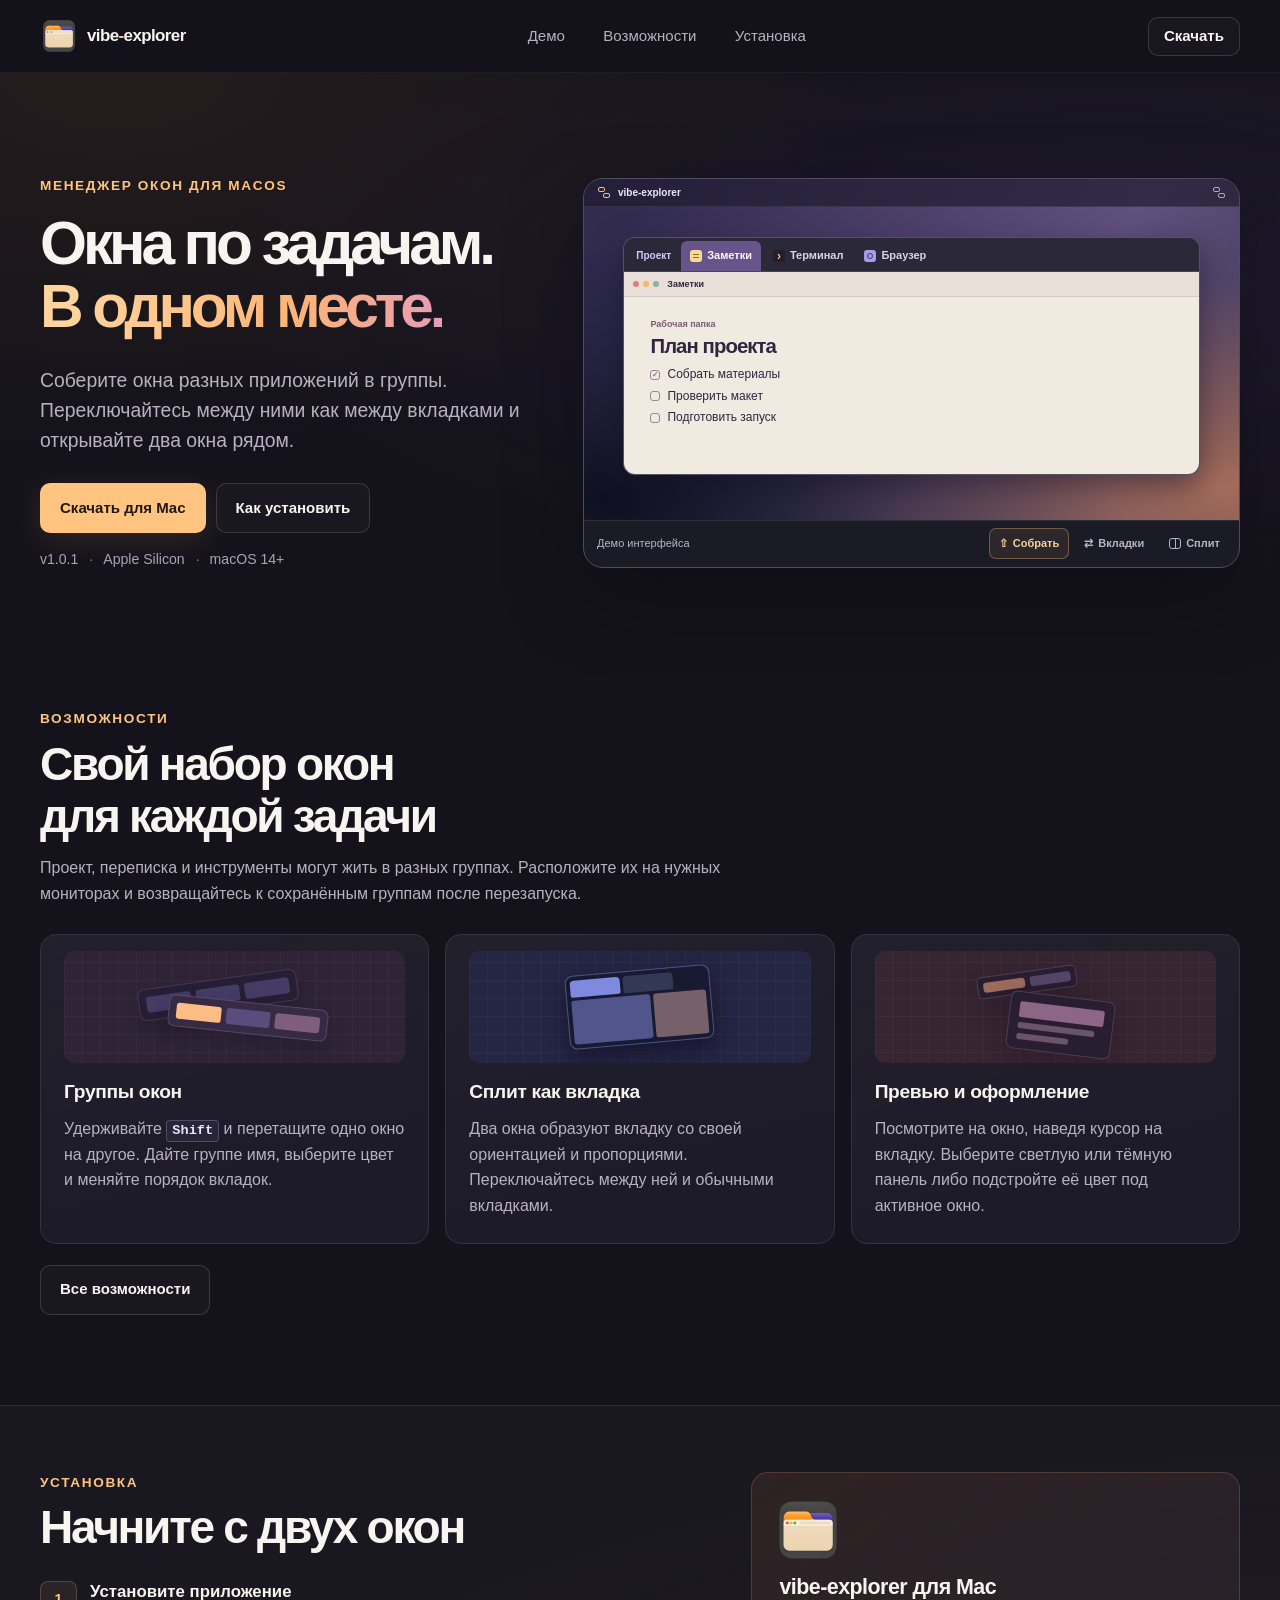
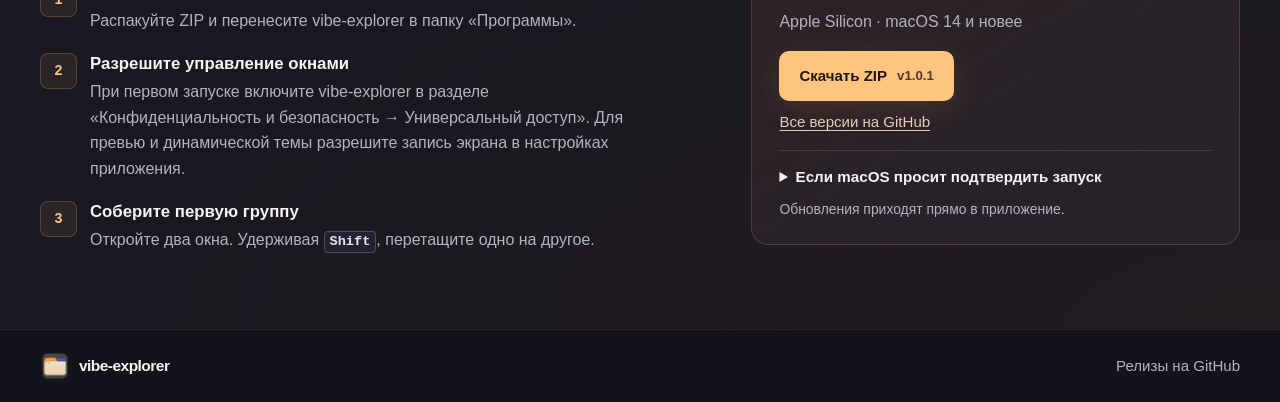
==== index.html @ 6ddf0002 "Publish interactive guide to vibe-explorer features" ====
<!doctype html>
<html lang="ru">
<head>
    <meta charset="utf-8">
    <meta name="viewport" content="width=device-width, initial-scale=1">
    <meta name="theme-color" content="#14131b">
    <meta name="description" content="vibe-explorer объединяет окна приложений macOS во вкладки и рабочие группы. Скачайте сборку для Apple Silicon.">
    <meta property="og:type" content="website">
    <meta property="og:title" content="vibe-explorer — окна по задачам">
    <meta property="og:description" content="Вкладки, рабочие группы и сплит из настоящих окон macOS.">
    <meta property="og:url" content="https://vladislav4er.github.io/vibe-explorer-releases/">
    <meta property="og:image" content="https://vladislav4er.github.io/vibe-explorer-releases/assets/vibe-explorer.png">
    <title>vibe-explorer — окна по задачам</title>
    <link rel="canonical" href="https://vladislav4er.github.io/vibe-explorer-releases/">
    <link rel="icon" href="./assets/vibe-explorer.png" type="image/png">
    <link rel="stylesheet" href="./styles.css">
    <link rel="stylesheet" href="./demo.css">
    <script src="./downloads.js" defer></script>
    <script src="./demo.js" defer></script>
</head>
<body>
    <a class="skip-link" href="#main">Перейти к содержанию</a>
    <header class="site-header">
        <div class="container header-layout">
            <a class="brand" href="#top" aria-label="vibe-explorer — начало страницы">
                <img src="./assets/vibe-explorer.png" width="38" height="38" alt="">
                <span>vibe<span class="brand-dash">-</span>explorer</span>
            </a>
            <nav class="navigation" aria-label="Разделы страницы">
                <a href="#demo">Демо</a>
                <a href="#features">Возможности</a>
                <a href="#install">Установка</a>
            </nav>
            <a class="action action-small" data-download href="https://github.com/Vladislav4er/vibe-explorer-releases/releases/download/v1.0.1/vibe-explorer-1.0.1-arm64.zip">Скачать</a>
        </div>
    </header>

    <main id="main">
        <section class="hero" id="top" aria-labelledby="hero-title">
            <div class="container hero-layout">
                <div class="hero-copy">
                    <p class="eyebrow">Менеджер окон для macOS</p>
                    <h1 id="hero-title">Окна по задачам.<br><span>В одном месте.</span></h1>
                    <p class="hero-description">Соберите окна разных приложений в группы. Переключайтесь между ними как между вкладками и открывайте два окна рядом.</p>
                    <div class="hero-actions">
                        <a class="action action-primary" data-download href="https://github.com/Vladislav4er/vibe-explorer-releases/releases/download/v1.0.1/vibe-explorer-1.0.1-arm64.zip">Скачать для Mac</a>
                        <a class="action action-secondary" href="#install">Как установить</a>
                    </div>
                    <p class="requirements"><span data-version>v1.0.1</span><span>Apple Silicon</span><span>macOS 14+</span></p>
                </div>
                <div class="hero-demo" id="demo">
                    <div class="vibe-demo" data-vibe-demo data-phase="ready" data-view="notes" data-paired="false" data-mode="group" role="group" aria-label="Демонстрация vibe-explorer">
                      <div class="vd-screen">
                        <div class="vd-menubar" aria-hidden="true">
                          <span class="vd-menubar-mark"></span>
                          <span>vibe-explorer</span>
                          <span class="vd-menubar-spacer"></span>
                          <span class="vd-menubar-stack"></span>
                        </div>

                        <div class="vd-window">
                          <div class="vd-tab-strip" role="tablist" aria-label="Вкладки проекта">
                            <span class="vd-group-name" aria-hidden="true">Проект</span>
                            <button type="button" class="vd-tab" role="tab" id="vd-tab-notes" data-demo-tab="notes" aria-controls="vd-panel" aria-selected="true">
                              <span class="vd-tab-icon vd-tab-icon--notes" aria-hidden="true"></span><span class="vd-tab-label">Заметки</span>
                            </button>
                            <button type="button" class="vd-tab" role="tab" id="vd-tab-terminal" data-demo-tab="terminal" aria-controls="vd-panel" aria-selected="false" tabindex="-1" hidden>
                              <span class="vd-tab-icon vd-tab-icon--terminal" aria-hidden="true">›</span><span class="vd-tab-label">Терминал</span>
                            </button>
                            <button type="button" class="vd-tab vd-tab--pair" role="tab" id="vd-tab-split" data-demo-tab="split" aria-controls="vd-panel" aria-selected="false" tabindex="-1" hidden>
                              <span class="vd-tab-icon vd-tab-icon--split" aria-hidden="true"></span><span class="vd-tab-label">Заметки + Терминал</span>
                            </button>
                            <button type="button" class="vd-tab" role="tab" id="vd-tab-browser" data-demo-tab="browser" aria-controls="vd-panel" aria-selected="false" tabindex="-1">
                              <span class="vd-tab-icon vd-tab-icon--browser" aria-hidden="true"></span><span class="vd-tab-label">Браузер</span>
                            </button>
                          </div>

                          <div class="vd-panes" id="vd-panel" role="tabpanel" aria-labelledby="vd-tab-notes" tabindex="0">
                            <div class="vd-pane vd-notes" data-demo-pane="notes">
                              <div class="vd-titlebar">
                                <span class="vd-lights" aria-hidden="true"><i></i><i></i><i></i></span>
                                <span>Заметки</span>
                              </div>
                              <div class="vd-notes-body">
                                <p class="vd-notes-kicker">Рабочая папка</p>
                                <p class="vd-notes-heading">План проекта</p>
                                <ul class="vd-notes-list">
                                  <li><span aria-hidden="true">✓</span> Собрать материалы</li>
                                  <li><span aria-hidden="true"></span> Проверить макет</li>
                                  <li><span aria-hidden="true"></span> Подготовить запуск</li>
                                </ul>
                              </div>
                            </div>

                            <div class="vd-pane vd-terminal" data-demo-pane="terminal" hidden>
                              <div class="vd-titlebar">
                                <span class="vd-lights" aria-hidden="true"><i></i><i></i><i></i></span>
                                <span>Терминал</span>
                              </div>
                              <div class="vd-terminal-body">
                                <p><b>❯</b> workspace</p>
                                <p class="vd-terminal-muted">ready for work</p>
                                <p><b>❯</b> <span class="vd-caret" aria-hidden="true"></span></p>
                              </div>
                            </div>

                            <div class="vd-pane vd-browser" data-demo-pane="browser" hidden>
                              <div class="vd-titlebar">
                                <span class="vd-lights" aria-hidden="true"><i></i><i></i><i></i></span>
                                <span class="vd-address">Материалы проекта</span>
                              </div>
                              <div class="vd-browser-body">
                                <p>Материалы</p>
                                <div class="vd-browser-cards" aria-hidden="true"><i></i><i></i><i></i></div>
                              </div>
                            </div>
                          </div>
                        </div>

                        <div class="vd-detached vd-terminal" aria-hidden="true">
                          <div class="vd-titlebar">
                            <span class="vd-lights"><i></i><i></i><i></i></span>
                            <span>Терминал</span>
                          </div>
                          <div class="vd-terminal-body">
                            <p><b>❯</b> workspace</p>
                            <p><b>❯</b> <span class="vd-caret"></span></p>
                          </div>
                        </div>
                        <div class="vd-drag-indicator" aria-hidden="true"><span>⇧</span><i></i></div>
                      </div>

                      <div class="vd-controls" role="group" aria-label="Режим демонстрации">
                        <span class="vd-caption">Демо<span class="vd-caption-long"> интерфейса</span></span>
                        <button type="button" data-demo-action="group" aria-pressed="true" aria-label="Сгруппировать окна с Shift">
                          <span aria-hidden="true">⇧</span> Собрать
                        </button>
                        <button type="button" data-demo-action="switch" aria-pressed="false" aria-label="Переключить вкладку">
                          <span aria-hidden="true">⇄</span> Вкладки
                        </button>
                        <button type="button" data-demo-action="split" aria-pressed="false" aria-label="Открыть общую вкладку сплита">
                          <span class="vd-control-split" aria-hidden="true"></span> Сплит
                        </button>
                      </div>
                      <p class="vd-sr-only" data-demo-status aria-live="polite"></p>
                    </div>
                </div>
            </div>
        </section>

        <section class="container feature-section" id="features" aria-labelledby="features-title">
            <div class="section-intro">
                <p class="eyebrow">Возможности</p>
                <h2 id="features-title">Свой набор окон для каждой задачи</h2>
                <p>Проект, переписка и инструменты могут жить в разных группах. Расположите их на нужных мониторах и возвращайтесь к сохранённым группам после перезапуска.</p>
            </div>
            <div class="feature-grid">
                <article class="feature-card">
                    <div class="feature-art art-groups" aria-hidden="true">
                        <div class="mini-strip mini-strip-back"><i></i><i></i><i></i></div>
                        <div class="mini-strip mini-strip-front"><i></i><i></i><i></i></div>
                    </div>
                    <h3><a href="./features/#groups">Группы окон</a></h3>
                    <p>Удерживайте <kbd>Shift</kbd> и перетащите одно окно на другое. Дайте группе имя, выберите цвет и меняйте порядок вкладок.</p>
                </article>
                <article class="feature-card">
                    <div class="feature-art art-split" aria-hidden="true">
                        <div class="mini-split"><div class="mini-split-bar"><i></i><i></i></div><div class="mini-panes"><i></i><i></i></div></div>
                    </div>
                    <h3><a href="./features/#split">Сплит как вкладка</a></h3>
                    <p>Два окна образуют вкладку со своей ориентацией и пропорциями. Переключайтесь между ней и обычными вкладками.</p>
                </article>
                <article class="feature-card">
                    <div class="feature-art art-preview" aria-hidden="true">
                        <div class="mini-preview-tab"><i></i><i></i></div>
                        <div class="mini-preview"><i></i><i></i><i></i></div>
                    </div>
                    <h3><a href="./features/#appearance">Превью и оформление</a></h3>
                    <p>Посмотрите на окно, наведя курсор на вкладку. Выберите светлую или тёмную панель либо подстройте её цвет под активное окно.</p>
                </article>
            </div>
            <a class="action action-secondary feature-link" href="./features/">Все возможности</a>
        </section>

        <section class="install-section" id="install" aria-labelledby="install-title">
            <div class="container install-layout">
                <div class="install-guide">
                    <p class="eyebrow">Установка</p>
                    <h2 id="install-title">Начните с двух окон</h2>
                    <ol class="steps" role="list">
                        <li><div><h3>Установите приложение</h3><p>Распакуйте ZIP и перенесите vibe-explorer в папку «Программы».</p></div></li>
                        <li><div><h3>Разрешите управление окнами</h3><p>При первом запуске включите vibe-explorer в разделе «Конфиденциальность и безопасность → Универсальный доступ». Для превью и динамической темы разрешите запись экрана в настройках приложения.</p></div></li>
                        <li><div><h3>Соберите первую группу</h3><p>Откройте два окна. Удерживая <kbd>Shift</kbd>, перетащите одно на другое.</p></div></li>
                    </ol>
                </div>
                <aside class="install-card" aria-label="Скачивание и системные требования">
                    <img class="install-icon" src="./assets/vibe-explorer.png" width="68" height="68" alt="" loading="lazy">
                    <h3>vibe-explorer для Mac</h3>
                    <p>Apple Silicon · macOS 14 и новее</p>
                    <a class="action action-primary" data-download href="https://github.com/Vladislav4er/vibe-explorer-releases/releases/download/v1.0.1/vibe-explorer-1.0.1-arm64.zip">Скачать ZIP <span data-version>v1.0.1</span></a>
                    <a class="release-history" href="https://github.com/Vladislav4er/vibe-explorer-releases/releases">Все версии на GitHub</a>
                    <details>
                        <summary>Если macOS просит подтвердить запуск</summary>
                        <p>Сборка подписана локальным сертификатом. Если macOS остановит первый запуск, для доверенной сборки можно выбрать «Открыть всё равно» в разделе «Конфиденциальность и безопасность». <a href="https://support.apple.com/ru-ru/102445">Инструкция Apple</a>.</p>
                    </details>
                    <p class="install-note">Обновления приходят прямо в приложение.</p>
                </aside>
            </div>
        </section>
    </main>

    <footer class="site-footer">
        <div class="container footer-layout">
            <a class="brand" href="#top"><img src="./assets/vibe-explorer.png" width="30" height="30" alt="">vibe-explorer</a>
            <a href="https://github.com/Vladislav4er/vibe-explorer-releases/releases">Релизы на GitHub</a>
        </div>
    </footer>
</body>
</html>
---- styles.css ----
:root {
    color-scheme: dark;
    --background: #14131b;
    --surface: #1d1b27;
    --text: #f8f4ef;
    --muted: #b7b2c3;
    --line: #353241;
    --warm: #ffc480;
    --violet: #a5a1ff;
    --container: 1220px;
    font: 16px/1.6 -apple-system, BlinkMacSystemFont, "Segoe UI", sans-serif;
    background: var(--background);
    color: var(--text);
    scroll-behavior: smooth;
    scroll-padding-top: 94px;
}

*, *::before, *::after { box-sizing: border-box; }
body { margin: 0; }
a { color: inherit; }
button, a { -webkit-tap-highlight-color: transparent; }
button { font: inherit; }
button:focus-visible, a:focus-visible, summary:focus-visible { outline: 2px solid var(--warm); outline-offset: 5px; }
img { display: block; max-width: 100%; }
h1, h2, h3, p { margin: 0; }

.container { width: min(var(--container), calc(100% - 80px)); margin-inline: auto; }
.skip-link { position: absolute; z-index: 20; top: 12px; left: 12px; padding: 10px 16px; border-radius: 8px; background: var(--warm); color: #1b1410; transform: translateY(-160%); }
.skip-link:focus { transform: none; }

.site-header { position: sticky; top: 0; z-index: 5; background: rgba(20, 19, 27, .92); border-bottom: 1px solid #ffffff0c; backdrop-filter: blur(16px); }
.header-layout, .footer-layout { display: flex; align-items: center; justify-content: space-between; gap: 24px; }
.header-layout { min-height: 72px; }
.brand { display: inline-flex; align-items: center; gap: 9px; font-size: 1.06rem; font-weight: 770; letter-spacing: -.035em; white-space: nowrap; text-decoration: none; }
.brand-dash { color: var(--warm); }
.navigation { display: flex; align-items: center; gap: clamp(20px, 3vw, 40px); }
.navigation a, .site-footer a:not(.brand) { font-size: .94rem; color: var(--muted); text-decoration: none; transition: color .2s; }
.navigation a:hover, .site-footer a:hover { color: var(--text); }

.action { display: inline-flex; justify-content: center; align-items: center; gap: 10px; min-height: 50px; padding: 12px 19px; border: 1px solid transparent; border-radius: 10px; font-size: .94rem; font-weight: 680; line-height: 1.25; white-space: nowrap; text-decoration: none; transition: background .18s, border-color .18s, transform .18s; }
.action:hover { transform: translateY(-2px); }
.action:active { transform: translateY(0); }
.action-primary { background: var(--warm); color: #20160d; box-shadow: 0 7px 30px #ffad6120; }
.action-primary:hover { background: #ffd29d; }
.action-secondary, .action-small { background: #ffffff06; border-color: #ffffff24; }
.action-secondary:hover, .action-small:hover { background: #ffffff12; border-color: #ffffff42; }
.action-small { min-height: 39px; padding: 9px 15px; }

.hero { position: relative; isolation: isolate; padding-block: clamp(55px, 8vw, 110px) clamp(55px, 7vw, 100px); }
.hero::before { position: absolute; z-index: -1; inset: 0; content: ""; pointer-events: none; background: radial-gradient(ellipse at 86% 36%, #49337332, transparent 56%), radial-gradient(ellipse at 9% 0%, #9d5c2520, transparent 45%); }
.hero-layout { display: grid; grid-template-columns: minmax(0, .85fr) minmax(0, 1.15fr); align-items: center; gap: clamp(26px, 4.5vw, 64px); }
.hero-copy, .hero-demo { min-width: 0; }
.eyebrow { color: var(--warm); font-size: .85rem; font-weight: 700; letter-spacing: .12em; text-transform: uppercase; }
h1 { margin-top: 15px; font-size: clamp(2.45rem, 4.72vw, 4.3rem); line-height: 1.045; font-weight: 790; letter-spacing: -.068em; }
h1 span { display: inline-block; padding-bottom: .08em; color: var(--warm); background: linear-gradient(100deg, #ffd39c 10%, #fcb477 64%, #e69bb8 100%); background-clip: text; -webkit-text-fill-color: transparent; }
.hero-description { max-width: 31rem; margin-top: 22px; color: var(--muted); font-size: clamp(1.04rem, 1.6vw, 1.21rem); line-height: 1.55; }
.hero-actions { display: flex; gap: 10px; flex-wrap: wrap; margin-top: 28px; }
.requirements { display: flex; flex-wrap: wrap; gap: 0 11px; margin-top: 15px; color: #aaa4b9; font-size: .88rem; }
.requirements span + span::before { content: "·"; margin-right: 10px; color: #827b93; }

.feature-section { padding-block: 48px 90px; }
.section-intro { max-width: 690px; margin-bottom: 28px; }
h2 { margin-top: 8px; font-size: clamp(1.95rem, 3.6vw, 3rem); line-height: 1.13; letter-spacing: -.05em; text-wrap: balance; }
.section-intro > p:last-child { margin-top: 13px; color: var(--muted); }
.feature-grid { display: grid; grid-template-columns: repeat(3, minmax(0, 1fr)); gap: 16px; }
.feature-card { overflow: hidden; min-width: 0; padding: 16px 23px 24px; background: linear-gradient(165deg, #ffffff06, transparent 75%), var(--surface); border: 1px solid var(--line); border-radius: 16px; }
.feature-card h3 { margin-top: 14px; font-size: 1.2rem; letter-spacing: -.018em; }
.feature-card p { margin-top: 8px; color: var(--muted); }
kbd { display: inline-block; padding: 0 5px; border: 1px solid #9183af67; border-radius: 4px; background: #a5a1ff12; font: 650 .85em/1.45 ui-monospace, SFMono-Regular, Menlo, monospace; color: #e8e2fa; }
.feature-art { position: relative; display: grid; height: 112px; overflow: hidden; place-items: center; border-radius: 10px; background-image: linear-gradient(#ffffff09 1px, transparent 1px), linear-gradient(90deg, #ffffff09 1px, transparent 1px); background-size: 18px 18px; background-position: center; }
.art-groups { background-color: #302337; }
.art-split { background-color: #242644; }
.art-preview { background-color: #372532; }
.mini-strip { position: absolute; display: flex; align-items: center; gap: 5px; padding: 7px; width: 57%; max-width: 160px; height: 32px; border-radius: 7px; border: 1px solid #ffffff26; background: #241d36; box-shadow: 0 8px 18px #15102445; }
.mini-strip i { width: 33%; height: 100%; border-radius: 3px; background: #a59eff4d; }
.mini-strip-back { transform: translate(-17px,-12px) rotate(-8deg); opacity: .78; }
.mini-strip-front { transform: translate(13px,11px) rotate(6deg); background: #372a45; }
.mini-strip-front i:nth-child(1) { background: #ffbd85; }
.mini-strip-front i:nth-child(3) { background: #e5a7c769; }
.mini-split { display: grid; grid-template-rows: 17px 1fr; gap: 3px; width: 48%; max-width: 145px; height: 74px; padding: 4px; transform: rotate(-5deg); background: #171a30; border: 1px solid #8f97ed73; border-radius: 8px; box-shadow: 0 9px 25px #18152e; }
.mini-split-bar, .mini-panes { display: flex; gap: 3px; }
.mini-split-bar i { width: 37%; border-radius: 4px 4px 2px 2px; background: #7e89df; }
.mini-split-bar i:last-child { background: #68729458; }
.mini-panes i { flex: 1.2; border-radius: 3px; background: #949efd73; }
.mini-panes i:last-child { flex: .8; background: #ebb9b272; }
.mini-preview-tab, .mini-preview { position: absolute; display: flex; gap: 5px; border: 1px solid #ffffff26; background: #281d31; box-shadow: 0 7px 22px #22132270; }
.mini-preview-tab { top: 20px; width: 100px; height: 22px; padding: 5px; border-radius: 5px; transform: translateX(-18px) rotate(-8deg); }
.mini-preview-tab i { flex: 1; border-radius: 3px; background: #fead828c; }
.mini-preview-tab i:last-child { background: #9b86bf64; }
.mini-preview { top: 45px; flex-direction: column; width: 105px; height: 58px; padding: 9px; border-radius: 7px; transform: translateX(15px) rotate(7deg); }
.mini-preview i { width: 90%; height: 6px; border-radius: 2px; background: #cba8c266; }
.mini-preview i:first-child { width: 100%; height: 16px; background: #cc91b89e; }
.mini-preview i:last-child { width: 61%; }

.install-section { padding-block: 66px 76px; border-top: 1px solid #ffffff13; background: radial-gradient(ellipse at 100% 100%, #52322730, transparent 65%), #191720; }
.install-layout { display: grid; grid-template-columns: minmax(0, 1.12fr) minmax(0, .88fr); gap: clamp(30px, 7vw, 100px); align-items: start; }
.install-guide h2 { text-wrap: initial; }
.steps { display: grid; gap: 19px; margin: 28px 0 0; padding: 0; list-style: none; counter-reset: installation; }
.steps li { display: grid; grid-template-columns: 37px minmax(0,1fr); align-items: start; gap: 13px; counter-increment: installation; }
.steps li::before { display: grid; min-height: 36px; place-items: center; content: counter(installation); color: var(--warm); background: #ffbf7914; border: 1px solid #ffbf7935; border-radius: 8px; font-size: .89rem; font-weight: 700; }
.steps h3 { font-size: 1.05rem; line-height: 1.35; }
.steps p { margin-top: 4px; color: var(--muted); }
.install-card { padding: 23px 27px 24px; border: 1px solid #a06d5159; border-radius: 17px; background: linear-gradient(150deg, #48312972, #27212a 78%); }
.install-icon { margin-left: -5px; }
.install-card h3 { margin-top: 6px; font-size: 1.34rem; letter-spacing: -.025em; }
.install-card > p { margin-top: 5px; color: var(--muted); }
.install-card .action { margin: 17px 0 9px; }
.install-card .action [data-version] { font-size: .83rem; opacity: .78; }
.release-history { display: block; width: fit-content; color: #e8cbb8; font-size: .94rem; text-underline-offset: 3px; }
.install-card details { margin-block: 16px 8px; padding-top: 14px; border-top: 1px solid #d5aa9d32; }
.install-card details summary { cursor: pointer; font-weight: 620; font-size: .95rem; }
.install-card details p { margin-top: 8px; color: var(--muted); font-size: .94rem; }
.install-card details a { color: var(--warm); }
.install-note { font-size: .87rem; }

.site-footer { border-top: 1px solid #ffffff14; padding-block: 21px; }
.site-footer .brand { font-size: .97rem; }

@media (min-width: 1300px) {
    .hero-description { max-width: 25rem; }
}
@media (max-width: 1000px) {
    .container { width: min(var(--container), calc(100% - 56px)); }
    .hero-layout { grid-template-columns: minmax(0, .88fr) minmax(0,1.12fr); gap: 26px; }
    .feature-card { padding-inline: 18px; }
}
@media (max-width: 820px) {
    .hero-layout { grid-template-columns: minmax(0, 1fr); gap: 37px; }
    .hero-copy { max-width: 610px; }
    h1 { font-size: clamp(2.7rem, 7vw, 3.65rem); }
    .hero-demo { width: min(100%, 670px); margin-inline: auto; }
    .feature-section { padding-top: 24px; }
    .feature-grid { gap: 12px; }
    .feature-card { padding: 12px 14px 18px; }
    .feature-card p { font-size: .975rem; }
}
@media (max-width: 620px) {
    :root { scroll-padding-top: 75px; }
    .container { width: calc(100% - 36px); }
    .header-layout { min-height: 59px; }
    .header-layout .brand img { width: 33px; height: 33px; }
    .navigation { display: none; }
    .hero { padding-block: 43px 38px; }
    .hero-layout { gap: 28px; }
    .hero-description { margin-top: 14px; }
    .hero-actions { margin-top: 20px; }
    .requirements { margin-top: 11px; }
    .feature-grid, .install-layout { grid-template-columns: minmax(0,1fr); }
    .feature-section { padding-block: 29px 54px; }
    .feature-card { padding: 14px 15px 18px; }
    .install-section { padding-block: 44px 49px; }
    .install-layout { gap: 26px; }
    .install-card { padding: 18px 20px 20px; }
}
@media (max-width: 370px) {
    .container { width: calc(100% - 28px); }
    .hero-actions { gap: 7px; }
    .hero-actions .action { font-size: .84rem; padding-inline: 11px; }
    .footer-layout { gap: 10px; }
}
@media (prefers-reduced-motion: reduce) {
    :root { scroll-behavior: auto; }
    *, *::before, *::after { animation-duration: .01ms !important; transition-duration: 0s !important; }
}

.feature-card h3 a { text-decoration: none; }
.feature-card h3 a:hover { text-decoration: underline; text-underline-offset: 3px; }
.feature-link { margin-top: 21px; }
---- demo.css ----
.vibe-demo {
  --vd-graphite: #1b1b25;
  --vd-ink: #f3f0f8;
  --vd-muted: #b9b3c8;
  --vd-mango: #f7c378;
  --vd-indigo: #a79dff;
  container-type: inline-size;
  position: relative;
  min-width: 0;
  overflow: hidden;
  color: var(--vd-ink);
  background: var(--vd-graphite);
  border: 1px solid #504b60;
  border-radius: 20px;
  box-shadow: 0 28px 68px #0b091680, 0 1px 0 #ffffff0d inset;
  color-scheme: dark;
  text-align: left;
}

.vibe-demo [hidden] { display: none !important; }

.vd-screen {
  position: relative;
  isolation: isolate;
  overflow: hidden;
  height: clamp(224px, 52cqi, 344px);
  background:
    radial-gradient(ellipse at 3% 94%, #0e1121 0, transparent 57%),
    radial-gradient(ellipse at 97% 90%, #a56d5b 0, transparent 48%),
    linear-gradient(126deg, #322c51 8%, #62517e 64%, #3a344f 100%);
}

.vd-menubar {
  position: relative;
  z-index: 1;
  display: flex;
  align-items: center;
  gap: 8px;
  height: 28px;
  padding: 0 14px;
  border-bottom: 1px solid #ffffff14;
  background: #201d32b8;
  color: #ede8f9;
  font-size: 10px;
  font-weight: 650;
}

.vd-menubar-mark, .vd-menubar-stack {
  position: relative;
  width: 12px;
  height: 11px;
  color: var(--vd-mango);
}

.vd-menubar-mark::before, .vd-menubar-mark::after,
.vd-menubar-stack::before, .vd-menubar-stack::after {
  content: "";
  position: absolute;
  width: 7px;
  height: 5px;
  border: 1px solid currentColor;
  border-radius: 2px;
}

.vd-menubar-mark::before, .vd-menubar-stack::before { inset: 0 auto auto 0; }
.vd-menubar-mark::after, .vd-menubar-stack::after { inset: auto 0 0 auto; }
.vd-menubar-stack { color: #e9e3f2; opacity: .7; }
.vd-menubar-spacer { flex: 1; }

.vd-window, .vd-detached {
  position: absolute;
  overflow: hidden;
  border: 1px solid #ffffff32;
  border-radius: 12px;
  box-shadow: 0 10px 30px #110d2580;
}

.vd-window {
  z-index: 2;
  display: flex;
  flex-direction: column;
  inset: 17% 14% 13% 6%;
  background: #2c2939;
  transition: right 360ms cubic-bezier(.2,.75,.25,1);
}

.vibe-demo[data-phase="joined"] .vd-window { right: 6%; }
.vibe-demo[data-phase="ready"] .vd-window { transition: none; }

.vibe-demo[data-phase="dragging"] .vd-window {
  border-color: #f7c378cf;
  box-shadow: 0 0 0 2px #f7c37845, 0 10px 33px #110d2580;
}

.vd-tab-strip {
  display: flex;
  align-items: stretch;
  min-width: 0;
  flex: 0 0 34px;
  gap: 3px;
  padding: 3px 5px 0;
  background: #2b2939;
  border-bottom: 1px solid #ffffff20;
}

.vd-group-name {
  display: flex;
  flex: 0 0 auto;
  align-items: center;
  padding-inline: 7px;
  color: #d5cafc;
  font-size: 10px;
  font-weight: 750;
}

.vd-tab, .vd-controls button {
  appearance: none;
  box-shadow: none;
  color: inherit;
  background: transparent;
  font-family: inherit;
  cursor: pointer;
}

.vd-tab {
  display: inline-flex;
  align-items: center;
  gap: 5px;
  min-width: 0;
  min-height: 25px;
  padding: 0 9px;
  border: 0;
  border-radius: 6px 6px 0 0;
  color: #d9d3e6;
  text-align: left;
  font-size: 11px;
  font-weight: 590;
}

.vd-tab:hover { background: #ffffff0f; }
.vd-tab[aria-selected="true"] { background: #66548b; color: #fff9ff; }
.vd-tab--pair[aria-selected="true"] { background: #6e507a; }

.vd-tab-label {
  overflow: hidden;
  white-space: nowrap;
  text-overflow: ellipsis;
}

.vd-tab-icon {
  position: relative;
  display: grid;
  width: 12px;
  height: 12px;
  flex: 0 0 12px;
  place-items: center;
  border-radius: 3px;
}

.vd-tab-icon--notes { background: #fada91; }
.vd-tab-icon--notes::before {
  content: "";
  width: 6px;
  height: 4px;
  border-block: 1px solid #886444;
}
.vd-tab-icon--terminal {
  color: #f5c47a;
  background: #231d2c;
  font-size: 12px;
  line-height: 1;
}
.vd-tab-icon--browser { background: #a89be9; }
.vd-tab-icon--browser::before {
  content: "";
  width: 6px;
  height: 6px;
  border: 1px solid #43316d;
  border-radius: 50%;
}
.vd-tab-icon--split, .vd-control-split {
  box-sizing: border-box;
  width: 12px;
  height: 11px;
  border: 1px solid currentColor;
  border-radius: 3px;
  background: linear-gradient(to right, transparent calc(50% - .5px), currentColor calc(50% - .5px), currentColor calc(50% + .5px), transparent calc(50% + .5px));
}
.vd-tab-icon--split { color: #ffc981; }

.vd-panes {
  display: grid;
  grid-template-columns: minmax(0, 1fr);
  flex: 1;
  min-height: 0;
  overflow: hidden;
}

.vibe-demo[data-view="split"] .vd-panes {
  grid-template-columns: minmax(0, 1.04fr) minmax(0, 1fr);
  gap: 4px;
  background: #524253;
}

.vd-pane { min-width: 0; min-height: 0; overflow: hidden; }
.vd-pane:not([hidden]) { animation: vd-pane-in 240ms ease-out; }

@keyframes vd-pane-in {
  from { opacity: .55; transform: translateY(3px); }
  to { opacity: 1; transform: translateY(0); }
}

.vd-titlebar {
  display: flex;
  align-items: center;
  min-height: 25px;
  gap: 8px;
  padding: 0 9px;
  border-bottom: 1px solid #8880973c;
  font-size: 9px;
  font-weight: 640;
  white-space: nowrap;
}

.vd-lights {
  display: flex;
  flex: 0 0 auto;
  gap: 4px;
}

.vd-lights i { width: 6px; height: 6px; background: #e67a77; border-radius: 50%; }
.vd-lights i:nth-child(2) { background: #edbd68; }
.vd-lights i:nth-child(3) { background: #83b799; }

.vd-notes {
  color: #302640;
  background: #f1eae1;
}
.vd-notes .vd-titlebar { background: #e8e0d8; }
.vd-notes-body {
  padding: clamp(13px, 3cqi, 22px) clamp(12px, 4cqi, 32px);
}
.vd-notes-body p, .vd-terminal-body p, .vd-browser-body p { margin: 0; }
.vd-notes-kicker { color: #775d73; font-size: 9px; font-weight: 650; }
.vd-notes-heading {
  margin-block: 4px 9px !important;
  font-size: clamp(17px, 3.1cqi, 23px);
  font-weight: 720;
  letter-spacing: -.045em;
  line-height: 1.14;
}
.vd-notes-list { display: grid; gap: 6px; margin: 0; padding: 0; list-style: none; }
.vd-notes-list li { display: flex; align-items: center; gap: 7px; font-size: clamp(8px, 1.9cqi, 12px); line-height: 1.3; }
.vd-notes-list li span {
  display: grid;
  flex: 0 0 10px;
  width: 10px;
  height: 10px;
  place-items: center;
  border: 1px solid #988397;
  border-radius: 3px;
  color: #644975;
  font-size: 8px;
  line-height: 8px;
}

.vd-terminal { color: #e7dcf1; background: #1e1928; }
.vd-terminal .vd-titlebar { background: #2c2537; }
.vd-terminal-body {
  display: grid;
  align-content: start;
  gap: 8px;
  padding: clamp(10px, 3cqi, 20px) clamp(10px, 3.7cqi, 26px);
  font: 500 clamp(9px, 2.05cqi, 13px)/1.35 ui-monospace, SFMono-Regular, Menlo, monospace;
}
.vd-terminal-body b { color: #f6c981; }
.vd-terminal-muted { color: #ac90b7; }
.vd-caret { display: inline-block; width: 6px; height: .85em; background: #bea5ff; vertical-align: -.06em; }

.vd-browser { background: #e7e5f3; color: #312b48; }
.vd-browser .vd-titlebar { background: #d8d4e8; }
.vd-address {
  overflow: hidden;
  min-width: 0;
  margin: 0 auto;
  max-width: 68%;
  padding: 2px 12px;
  background: #f5f2fc;
  border-radius: 4px;
  color: #635773;
  text-overflow: ellipsis;
}
.vd-browser-body { padding: clamp(12px, 4cqi, 28px); font-size: clamp(15px, 3.4cqi, 24px); font-weight: 720; }
.vd-browser-cards { display: grid; grid-template-columns: repeat(3, minmax(0, 1fr)); gap: 8px; margin-block-start: 10px; }
.vd-browser-cards i { height: clamp(38px, 10cqi, 62px); border-radius: 6px; background: linear-gradient(132deg, #a191d0, #c5bce3); }
.vd-browser-cards i:nth-child(2) { background: linear-gradient(132deg, #b38d89, #e7c99f); }
.vd-browser-cards i:nth-child(3) { background: linear-gradient(132deg, #8494b7, #c0c9e5); }

.vd-detached {
  z-index: 3;
  width: 43%;
  height: 40%;
  right: 5%;
  bottom: 8%;
  pointer-events: none;
  transition: transform 740ms cubic-bezier(.2,.68,.15,1), opacity 220ms 510ms ease-in;
}
.vibe-demo[data-phase="ready"] .vd-detached { transition: none; }
.vibe-demo[data-phase="dragging"] .vd-detached, .vibe-demo[data-phase="joined"] .vd-detached {
  opacity: 0;
  transform: translate(-51%, -68%) scale(.91);
}
.vibe-demo[data-phase="joined"] .vd-detached { visibility: hidden; }

.vd-drag-indicator {
  position: absolute;
  z-index: 4;
  top: 51%;
  right: 12%;
  display: flex;
  align-items: start;
  gap: 6px;
  color: #fff4de;
  opacity: 0;
  pointer-events: none;
}
.vibe-demo[data-phase="dragging"] .vd-drag-indicator { animation: vd-drag 750ms cubic-bezier(.2,.68,.15,1) both; }
.vd-drag-indicator span {
  display: grid;
  place-items: center;
  width: 26px;
  height: 24px;
  border: 1px solid #e7b26b;
  border-radius: 5px;
  color: #fce1ba;
  background: #3c2e46;
  font-size: 15px;
  font-weight: 730;
}
.vd-drag-indicator i {
  width: 14px;
  height: 19px;
  margin-top: 12px;
  background: #fff4de;
  clip-path: polygon(0 0, 100% 67%, 61% 68%, 79% 98%, 59% 100%, 42% 72%, 0 100%);
  filter: drop-shadow(1px 2px 1px #141021);
}
@keyframes vd-drag {
  0% { opacity: 0; transform: translate(0, 0); }
  14% { opacity: 1; }
  87% { opacity: 1; }
  100% { opacity: 0; transform: translate(-21cqi, -8cqi); }
}

.vd-controls {
  display: flex;
  flex-wrap: wrap;
  align-items: center;
  justify-content: flex-end;
  min-height: 47px;
  gap: 5px;
  padding: 6px 9px;
  border-top: 1px solid #ffffff14;
}
.vd-caption {
  margin-right: auto;
  padding-inline: 4px;
  color: var(--vd-muted);
  font-size: 11px;
  white-space: nowrap;
}
.vd-controls button {
  display: inline-flex;
  align-items: center;
  justify-content: center;
  gap: 5px;
  min-height: 31px;
  padding: 0 9px;
  border: 1px solid transparent;
  border-radius: 7px;
  color: var(--vd-muted);
  font-size: 11px;
  font-weight: 660;
}
.vd-controls button:hover { color: var(--vd-ink); background: #ffffff0b; }
.vd-controls button[aria-pressed="true"] {
  border-color: #f7c37857;
  color: #f9d29d;
  background: #f7c37814;
}
.vd-control-split { display: inline-block; }
.vibe-demo :is(button, [tabindex="0"]):focus-visible {
  outline: 2px solid var(--vd-mango);
  outline-offset: -2px;
}
.vd-sr-only {
  position: absolute;
  width: 1px;
  height: 1px;
  padding: 0;
  margin: -1px;
  overflow: hidden;
  clip-path: inset(50%);
  white-space: nowrap;
}

@container (max-width: 420px) {
  .vd-window { inset: 18% 9% 10% 4.5%; }
  .vibe-demo[data-phase="joined"] .vd-window { right: 4.5%; }
  .vd-detached { right: 4%; width: 46%; bottom: 6.5%; }
  .vd-tab-strip { flex-basis: 31px; gap: 2px; padding-inline: 3px; }
  .vd-tab { padding-inline: 5px; font-size: 10px; }
  .vd-group-name { padding-inline: 5px; font-size: 9px; }
  .vd-controls { min-height: 43px; gap: 3px; padding: 5px 6px; }
  .vd-controls button { padding-inline: 6px; }
  .vd-caption { font-size: 10px; }
  .vd-caption-long { display: none; }
}

@container (max-width: 310px) {
  .vd-group-name { display: none; }
}

@media (prefers-reduced-motion: reduce) {
  .vibe-demo *, .vibe-demo *::before, .vibe-demo *::after {
    animation: none !important;
    transition: none !important;
  }
}
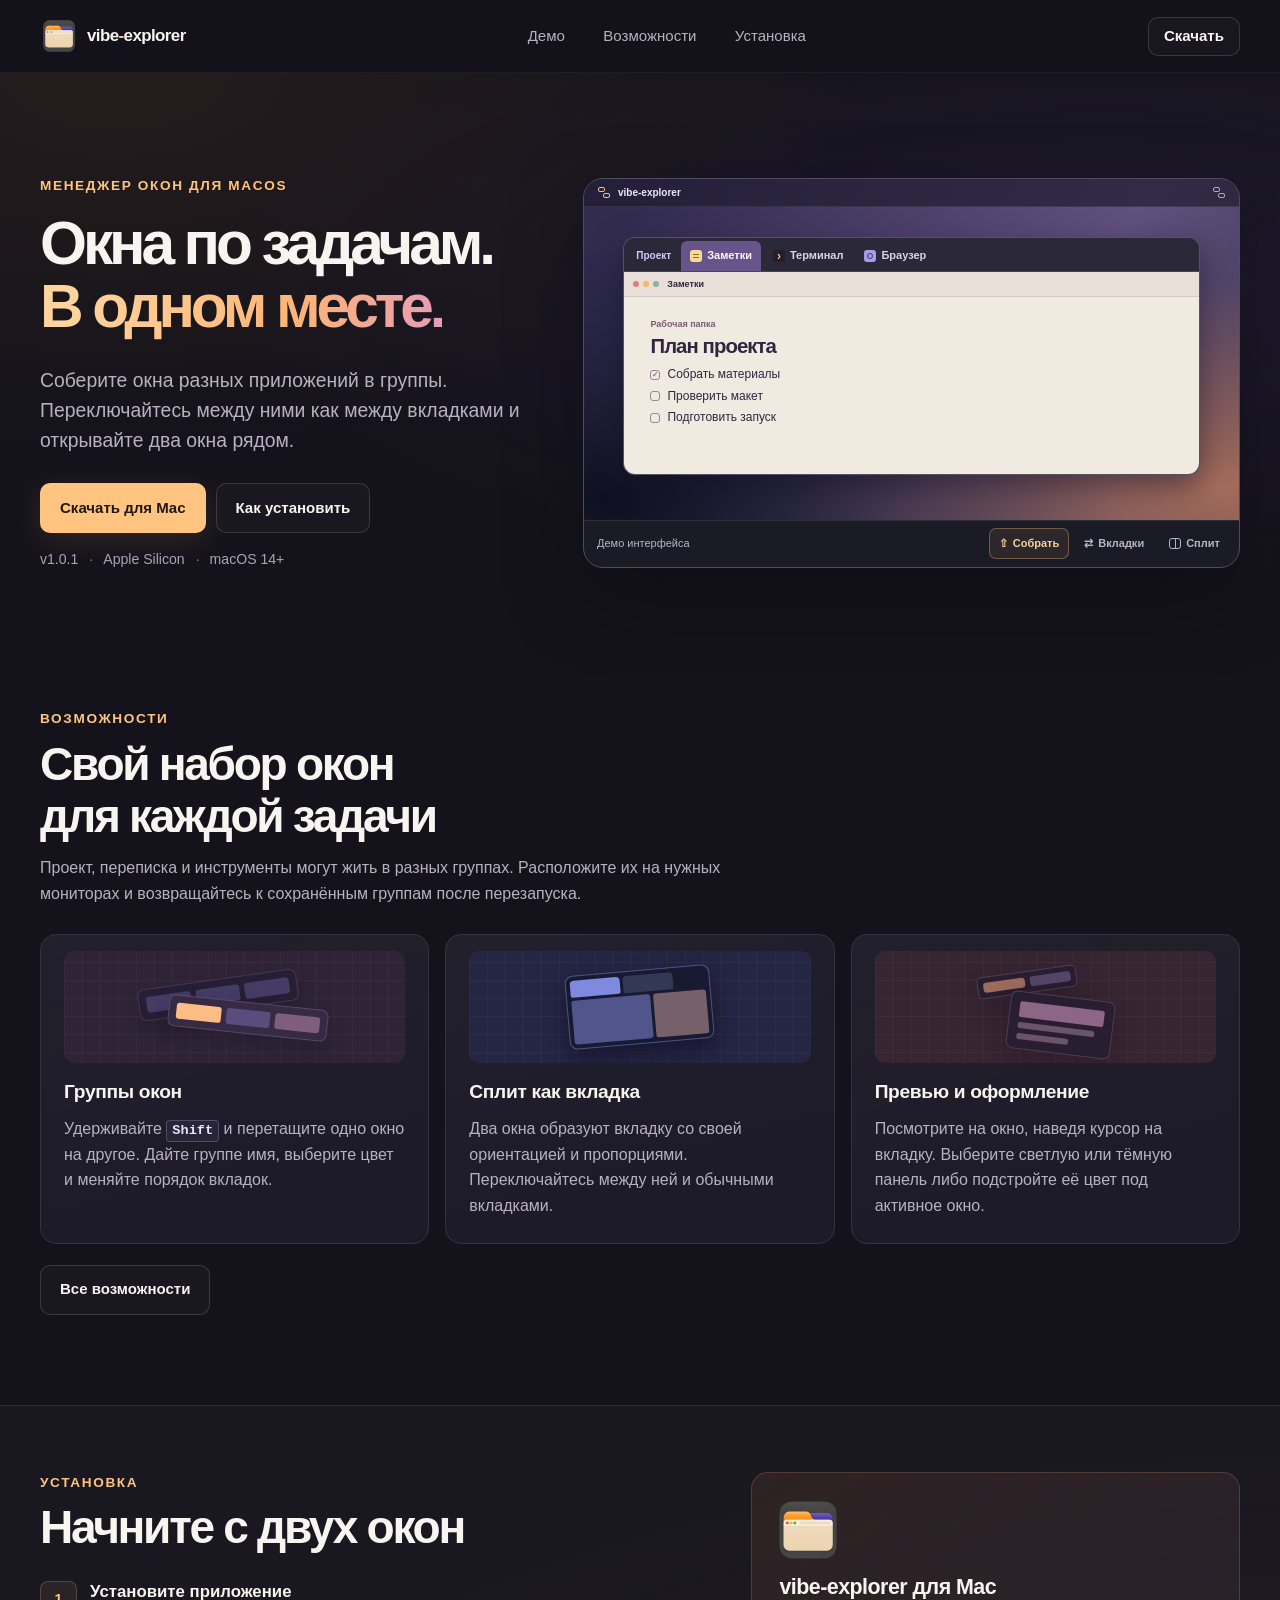
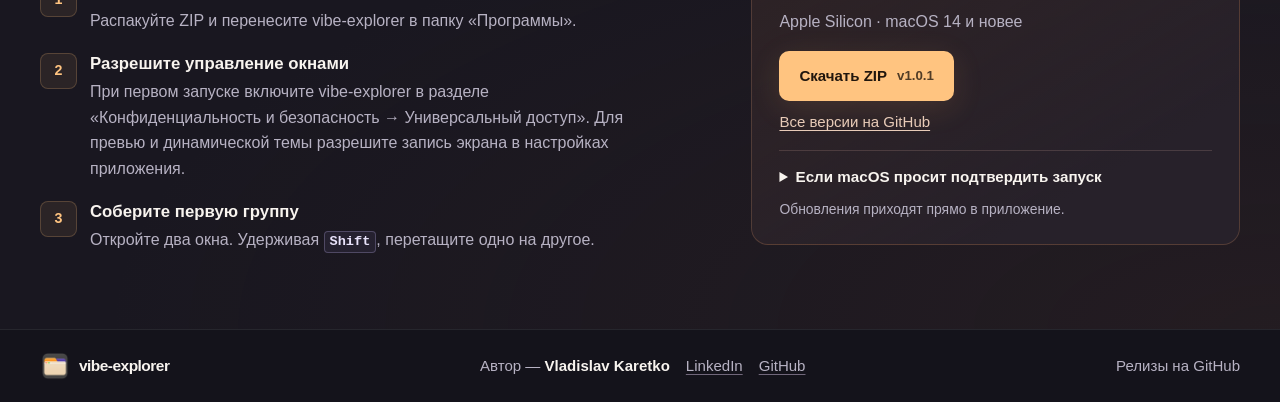
==== commit 1adad7e5: "Credit Vladislav Karetko in site footers" ====
--- a/index.html
+++ b/index.html
@@ -212,6 +212,11 @@
     <footer class="site-footer">
         <div class="container footer-layout">
             <a class="brand" href="#top"><img src="./assets/vibe-explorer.png" width="30" height="30" alt="">vibe-explorer</a>
+            <div class="footer-author">
+                <span>Автор — <strong>Vladislav Karetko</strong></span>
+                <a href="https://www.linkedin.com/in/karetko/" aria-label="Vladislav Karetko в LinkedIn">LinkedIn</a>
+                <a href="https://github.com/Vladislav4er" aria-label="Vladislav Karetko на GitHub">GitHub</a>
+            </div>
             <a href="https://github.com/Vladislav4er/vibe-explorer-releases/releases">Релизы на GitHub</a>
         </div>
     </footer>
--- a/styles.css
+++ b/styles.css
@@ -115,6 +115,13 @@
 
 .site-footer { border-top: 1px solid #ffffff14; padding-block: 21px; }
 .site-footer .brand { font-size: .97rem; }
+.footer-author { display: flex; align-items: baseline; justify-content: center; flex-wrap: wrap; gap: 4px 16px; color: var(--muted); font-size: .94rem; }
+.footer-author strong { color: var(--text); font-weight: 600; }
+.site-footer .footer-author a { text-decoration: underline; text-decoration-color: #71677b; text-underline-offset: 3px; }
+@media (max-width: 800px) {
+    .footer-layout { flex-wrap: wrap; }
+    .footer-author { order: 1; flex-basis: 100%; justify-content: flex-start; }
+}
 
 @media (min-width: 1300px) {
     .hero-description { max-width: 25rem; }
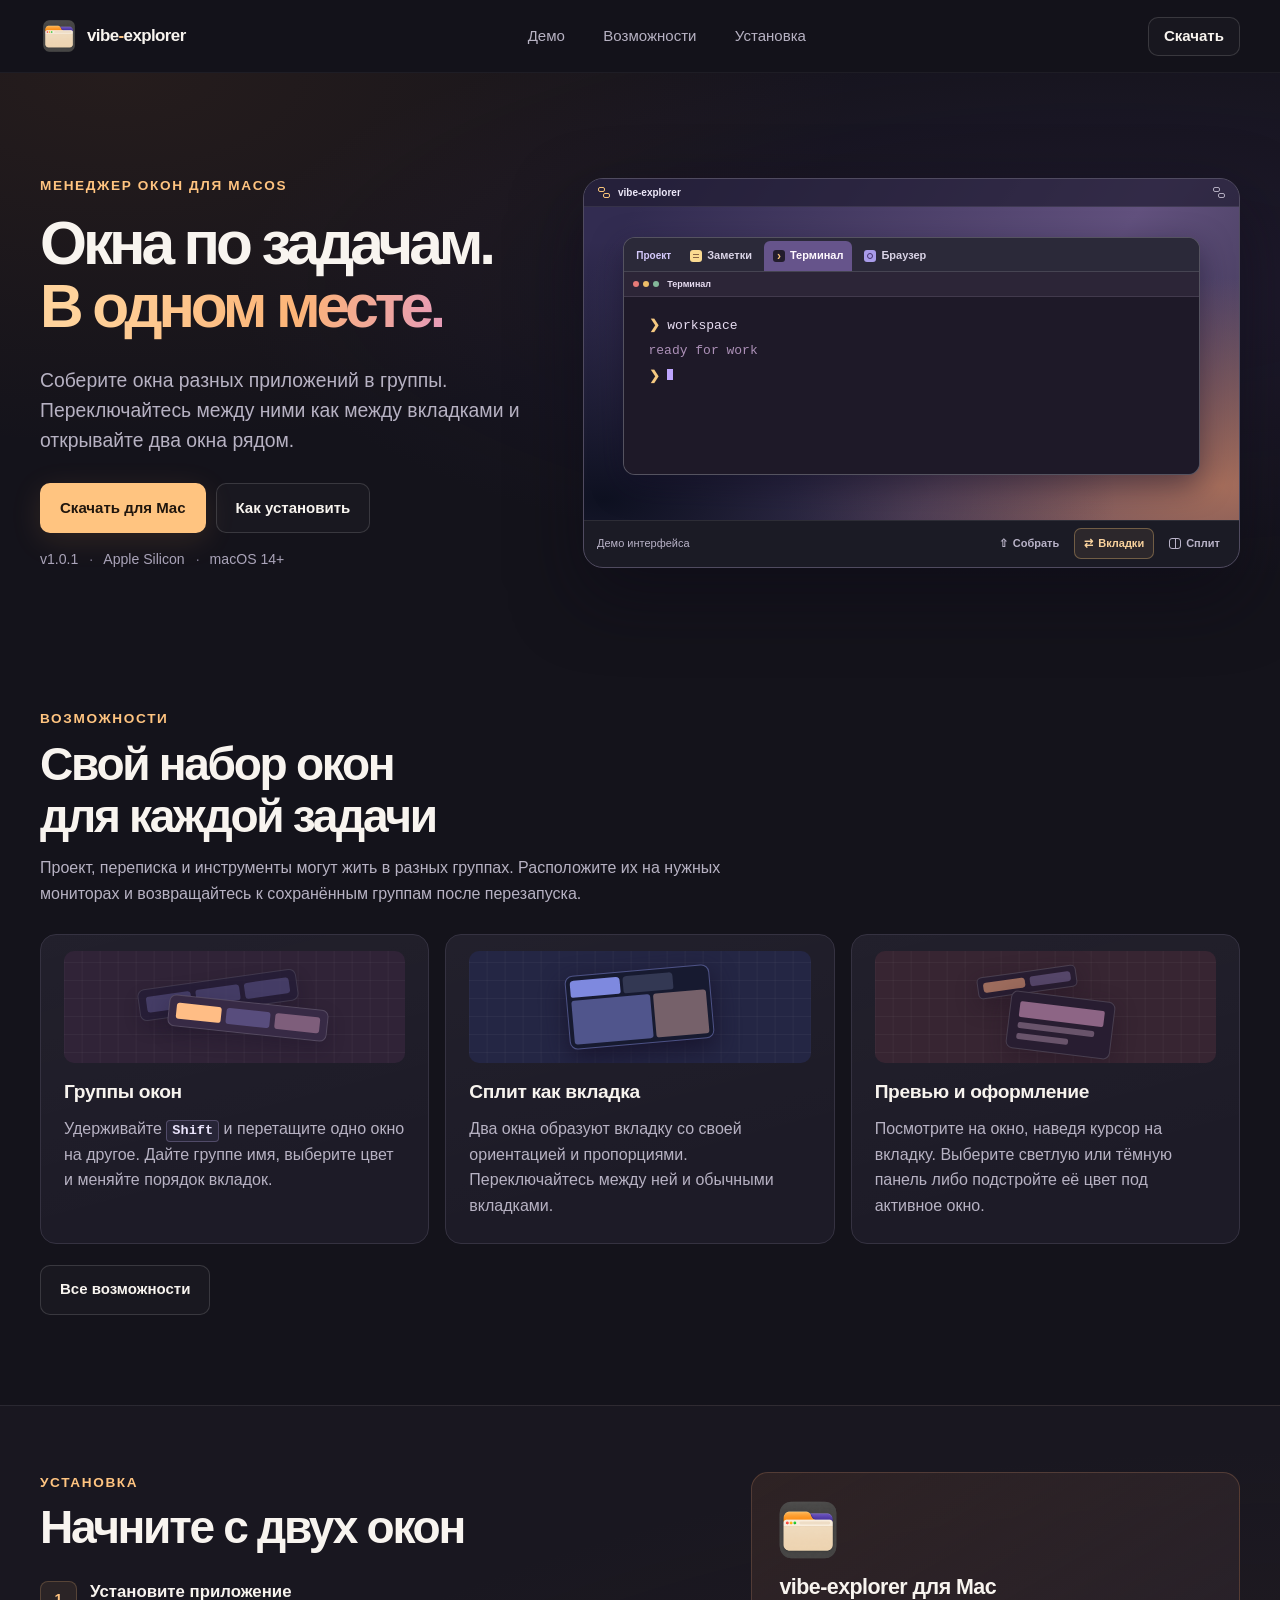
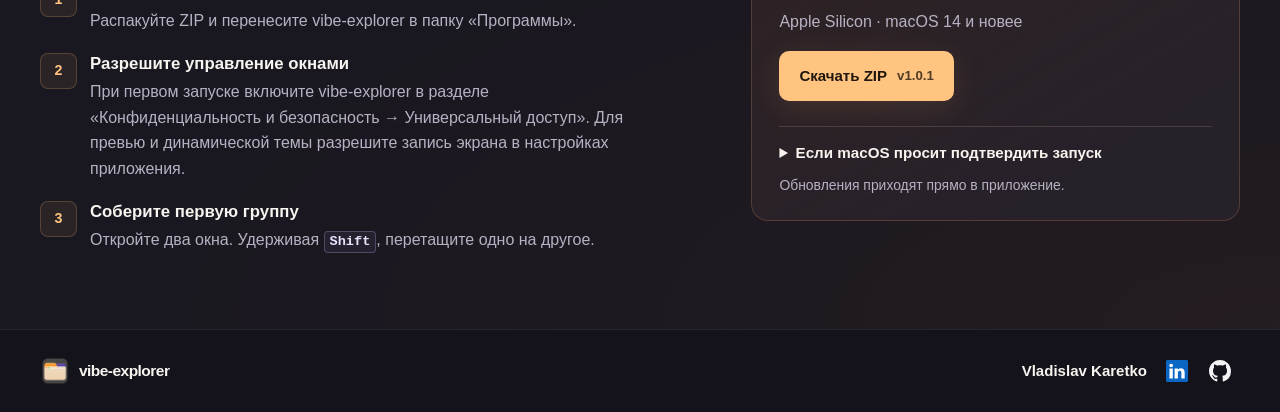
==== commit 33ea78f1: "Use social icons in the site footer" ====
--- a/index.html
+++ b/index.html
@@ -198,7 +198,6 @@
                     <h3>vibe-explorer для Mac</h3>
                     <p>Apple Silicon · macOS 14 и новее</p>
                     <a class="action action-primary" data-download href="https://github.com/Vladislav4er/vibe-explorer-releases/releases/download/v1.0.1/vibe-explorer-1.0.1-arm64.zip">Скачать ZIP <span data-version>v1.0.1</span></a>
-                    <a class="release-history" href="https://github.com/Vladislav4er/vibe-explorer-releases/releases">Все версии на GitHub</a>
                     <details>
                         <summary>Если macOS просит подтвердить запуск</summary>
                         <p>Сборка подписана локальным сертификатом. Если macOS остановит первый запуск, для доверенной сборки можно выбрать «Открыть всё равно» в разделе «Конфиденциальность и безопасность». <a href="https://support.apple.com/ru-ru/102445">Инструкция Apple</a>.</p>
@@ -213,11 +212,14 @@
         <div class="container footer-layout">
             <a class="brand" href="#top"><img src="./assets/vibe-explorer.png" width="30" height="30" alt="">vibe-explorer</a>
             <div class="footer-author">
-                <span>Автор — <strong>Vladislav Karetko</strong></span>
-                <a href="https://www.linkedin.com/in/karetko/" aria-label="Vladislav Karetko в LinkedIn">LinkedIn</a>
-                <a href="https://github.com/Vladislav4er" aria-label="Vladislav Karetko на GitHub">GitHub</a>
-            </div>
-            <a href="https://github.com/Vladislav4er/vibe-explorer-releases/releases">Релизы на GitHub</a>
+                <strong>Vladislav Karetko</strong>
+                <a href="https://www.linkedin.com/in/karetko/" aria-label="Vladislav Karetko в LinkedIn" title="Vladislav Karetko в LinkedIn">
+                    <img src="./assets/linkedin.svg" width="22" height="22" alt="">
+                </a>
+                <a href="https://github.com/Vladislav4er/vibe-explorer-releases/releases" aria-label="Релизы vibe-explorer на GitHub" title="Релизы vibe-explorer на GitHub">
+                    <img src="./assets/github.svg" width="22" height="22" alt="">
+                </a>
+            </div>
         </div>
     </footer>
 </body>
--- a/styles.css
+++ b/styles.css
@@ -106,7 +106,6 @@
 .install-card > p { margin-top: 5px; color: var(--muted); }
 .install-card .action { margin: 17px 0 9px; }
 .install-card .action [data-version] { font-size: .83rem; opacity: .78; }
-.release-history { display: block; width: fit-content; color: #e8cbb8; font-size: .94rem; text-underline-offset: 3px; }
 .install-card details { margin-block: 16px 8px; padding-top: 14px; border-top: 1px solid #d5aa9d32; }
 .install-card details summary { cursor: pointer; font-weight: 620; font-size: .95rem; }
 .install-card details p { margin-top: 8px; color: var(--muted); font-size: .94rem; }
@@ -115,9 +114,10 @@
 
 .site-footer { border-top: 1px solid #ffffff14; padding-block: 21px; }
 .site-footer .brand { font-size: .97rem; }
-.footer-author { display: flex; align-items: baseline; justify-content: center; flex-wrap: wrap; gap: 4px 16px; color: var(--muted); font-size: .94rem; }
-.footer-author strong { color: var(--text); font-weight: 600; }
-.site-footer .footer-author a { text-decoration: underline; text-decoration-color: #71677b; text-underline-offset: 3px; }
+.footer-author { display: flex; align-items: center; gap: 3px; font-size: .94rem; }
+.footer-author strong { margin-right: 7px; color: var(--text); font-weight: 600; }
+.footer-author a { display: grid; place-items: center; width: 40px; height: 40px; border-radius: 9px; }
+.footer-author a:hover, .footer-author a:focus-visible { background: #ffffff0d; }
 @media (max-width: 800px) {
     .footer-layout { flex-wrap: wrap; }
     .footer-author { order: 1; flex-basis: 100%; justify-content: flex-start; }
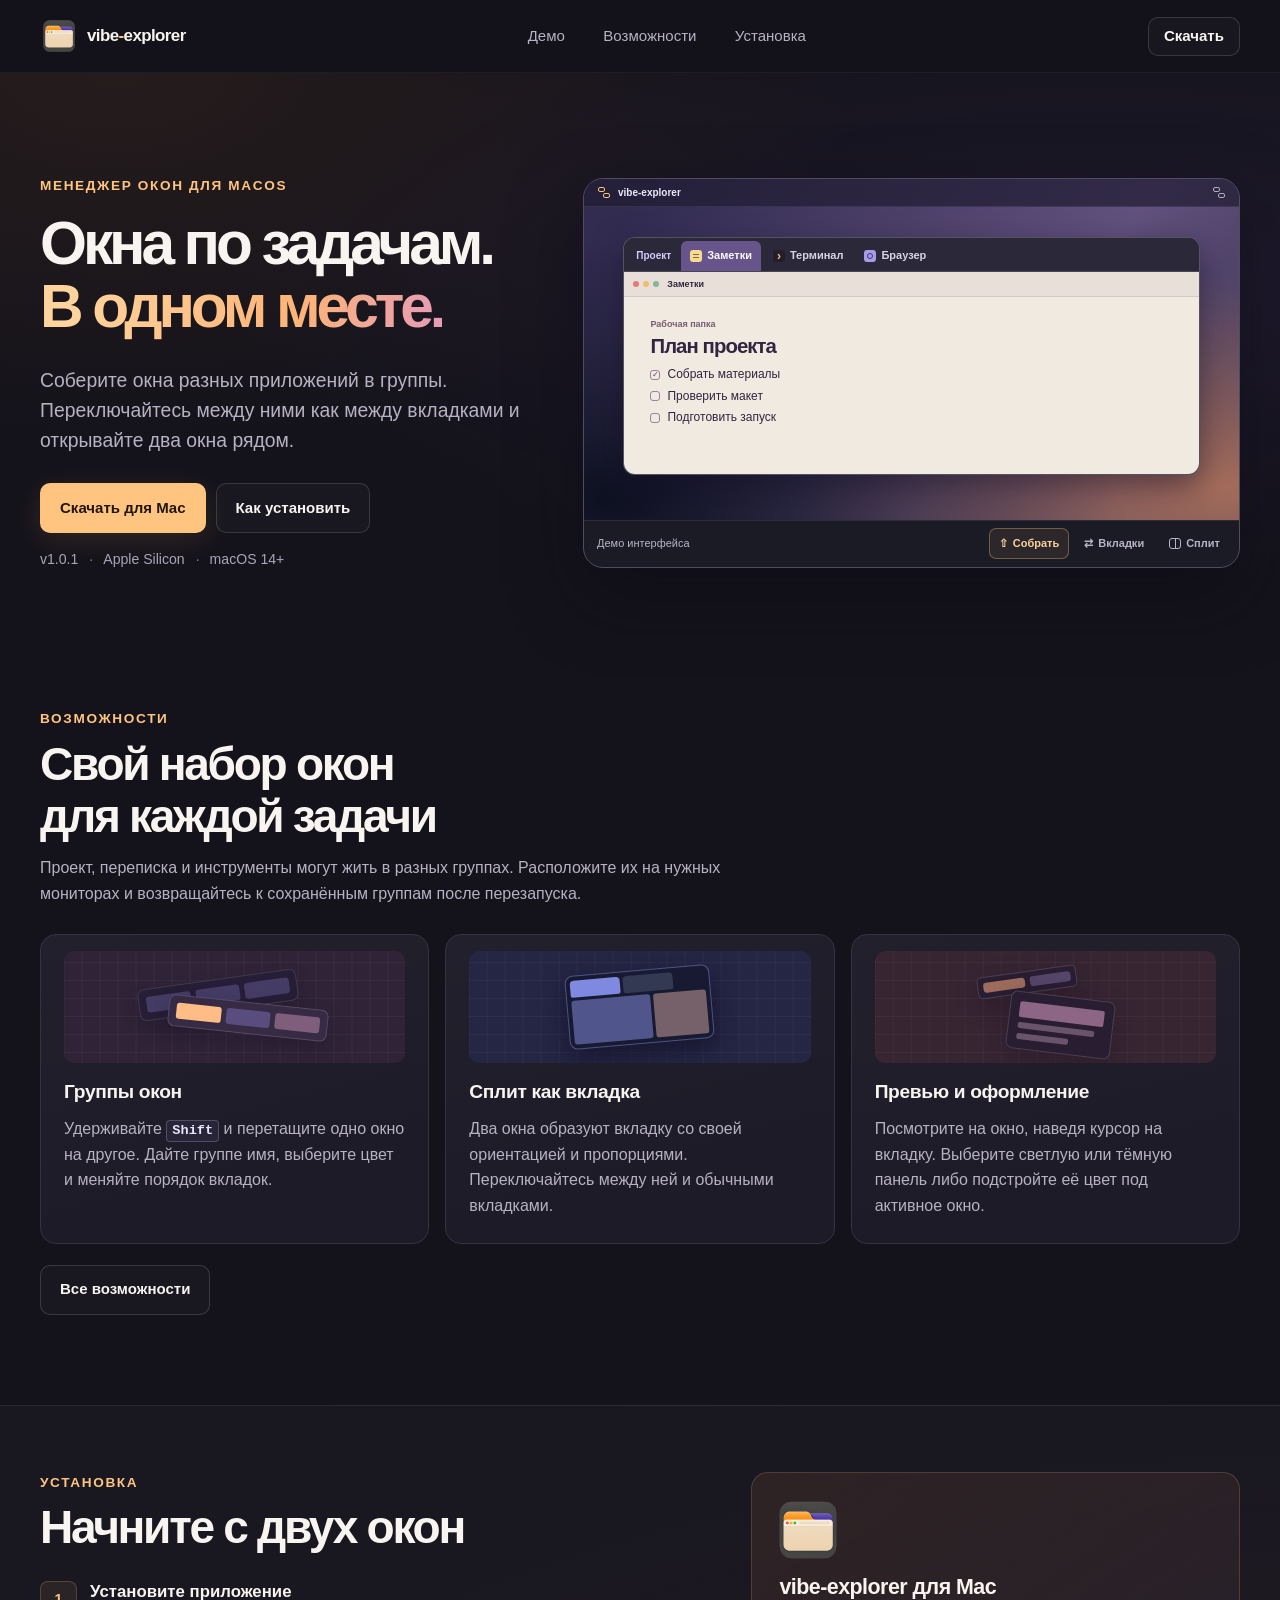
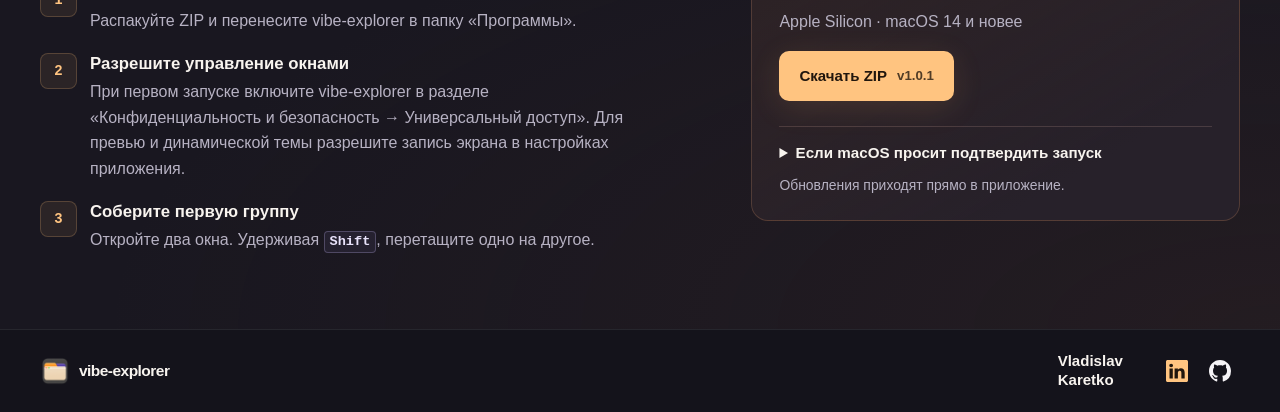
==== commit 0b551af6: "Align footer icons and match LinkedIn to the site palette" ====
--- a/index.html
+++ b/index.html
@@ -13,7 +13,7 @@
     <title>vibe-explorer — окна по задачам</title>
     <link rel="canonical" href="https://vladislav4er.github.io/vibe-explorer-releases/">
     <link rel="icon" href="./assets/vibe-explorer.png" type="image/png">
-    <link rel="stylesheet" href="./styles.css">
+    <link rel="stylesheet" href="./styles.css?v=footer-icons">
     <link rel="stylesheet" href="./demo.css">
     <script src="./downloads.js" defer></script>
     <script src="./demo.js" defer></script>
@@ -214,7 +214,7 @@
             <div class="footer-author">
                 <strong>Vladislav Karetko</strong>
                 <a href="https://www.linkedin.com/in/karetko/" aria-label="Vladislav Karetko в LinkedIn" title="Vladislav Karetko в LinkedIn">
-                    <img src="./assets/linkedin.svg" width="22" height="22" alt="">
+                    <img src="./assets/linkedin.svg?v=warm" width="22" height="22" alt="">
                 </a>
                 <a href="https://github.com/Vladislav4er/vibe-explorer-releases/releases" aria-label="Релизы vibe-explorer на GitHub" title="Релизы vibe-explorer на GitHub">
                     <img src="./assets/github.svg" width="22" height="22" alt="">
--- a/styles.css
+++ b/styles.css
@@ -114,9 +114,9 @@
 
 .site-footer { border-top: 1px solid #ffffff14; padding-block: 21px; }
 .site-footer .brand { font-size: .97rem; }
-.footer-author { display: flex; align-items: center; gap: 3px; font-size: .94rem; }
+.footer-author { display: flex; align-items: center; gap: 3px; font-size: .94rem; line-height: 1.25; }
 .footer-author strong { margin-right: 7px; color: var(--text); font-weight: 600; }
-.footer-author a { display: grid; place-items: center; width: 40px; height: 40px; border-radius: 9px; }
+.footer-author a { display: grid; flex: 0 0 40px; place-items: center; height: 40px; border-radius: 9px; }
 .footer-author a:hover, .footer-author a:focus-visible { background: #ffffff0d; }
 @media (max-width: 800px) {
     .footer-layout { flex-wrap: wrap; }
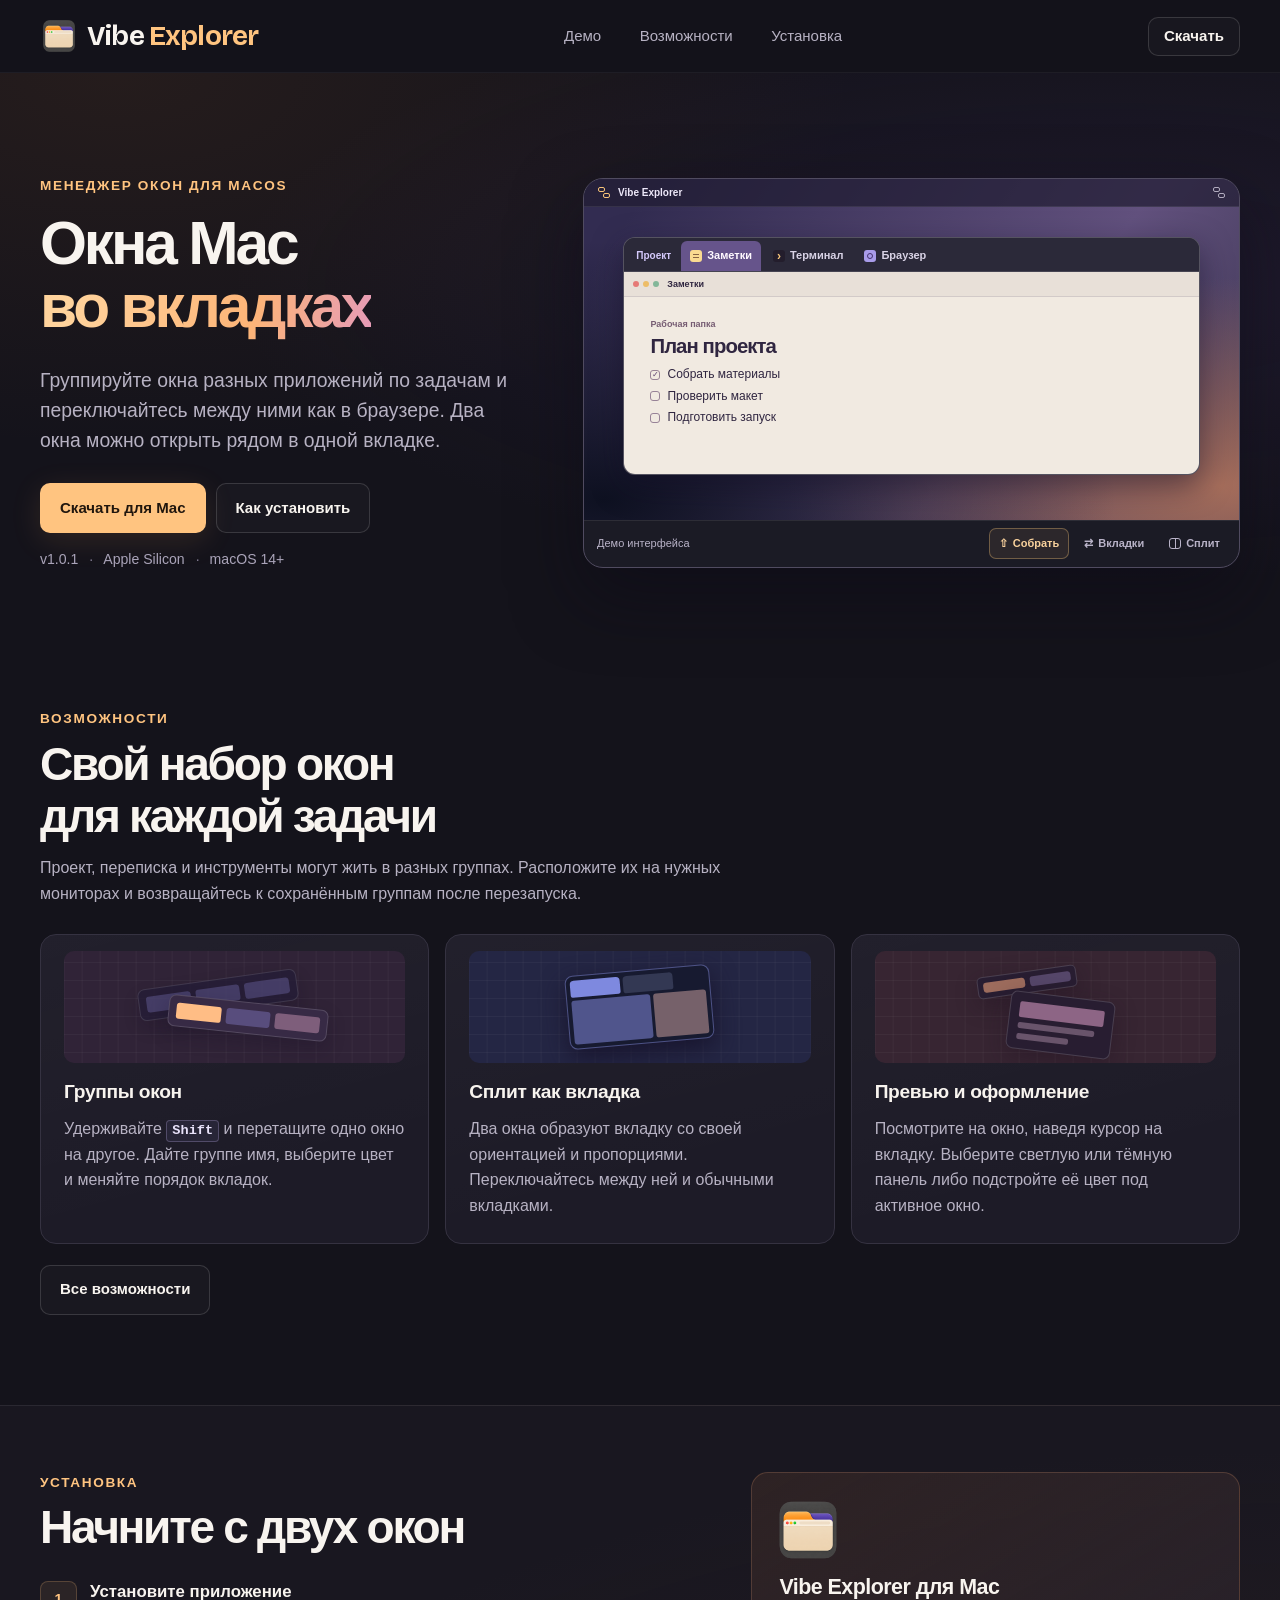
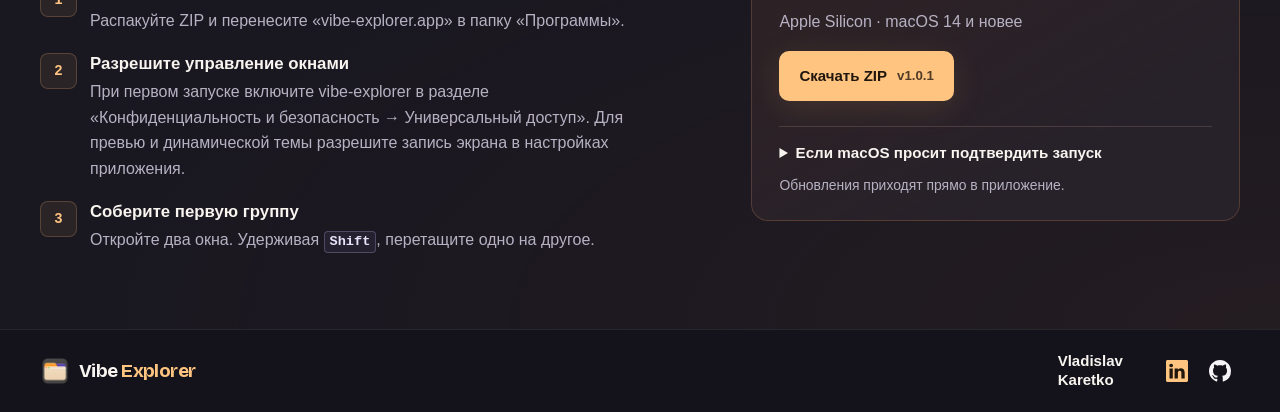
==== commit c18f0fd5: "Give Vibe Explorer a larger wordmark and clarify the homepage" ====
--- a/index.html
+++ b/index.html
@@ -4,16 +4,16 @@
     <meta charset="utf-8">
     <meta name="viewport" content="width=device-width, initial-scale=1">
     <meta name="theme-color" content="#14131b">
-    <meta name="description" content="vibe-explorer объединяет окна приложений macOS во вкладки и рабочие группы. Скачайте сборку для Apple Silicon.">
+    <meta name="description" content="Vibe Explorer объединяет окна разных приложений macOS в группы с вкладками. Переключайте окна как в браузере или открывайте два рядом.">
     <meta property="og:type" content="website">
-    <meta property="og:title" content="vibe-explorer — окна по задачам">
+    <meta property="og:title" content="Vibe Explorer — окна Mac во вкладках">
     <meta property="og:description" content="Вкладки, рабочие группы и сплит из настоящих окон macOS.">
     <meta property="og:url" content="https://vladislav4er.github.io/vibe-explorer-releases/">
     <meta property="og:image" content="https://vladislav4er.github.io/vibe-explorer-releases/assets/vibe-explorer.png">
-    <title>vibe-explorer — окна по задачам</title>
+    <title>Vibe Explorer — окна Mac во вкладках</title>
     <link rel="canonical" href="https://vladislav4er.github.io/vibe-explorer-releases/">
     <link rel="icon" href="./assets/vibe-explorer.png" type="image/png">
-    <link rel="stylesheet" href="./styles.css?v=footer-icons">
+    <link rel="stylesheet" href="./styles.css?v=wordmark">
     <link rel="stylesheet" href="./demo.css">
     <script src="./downloads.js" defer></script>
     <script src="./demo.js" defer></script>
@@ -22,9 +22,9 @@
     <a class="skip-link" href="#main">Перейти к содержанию</a>
     <header class="site-header">
         <div class="container header-layout">
-            <a class="brand" href="#top" aria-label="vibe-explorer — начало страницы">
+            <a class="brand" href="#top" aria-label="Vibe Explorer — начало страницы">
                 <img src="./assets/vibe-explorer.png" width="38" height="38" alt="">
-                <span>vibe<span class="brand-dash">-</span>explorer</span>
+                <span>Vibe <span class="brand-accent">Explorer</span></span>
             </a>
             <nav class="navigation" aria-label="Разделы страницы">
                 <a href="#demo">Демо</a>
@@ -40,8 +40,8 @@
             <div class="container hero-layout">
                 <div class="hero-copy">
                     <p class="eyebrow">Менеджер окон для macOS</p>
-                    <h1 id="hero-title">Окна по задачам.<br><span>В одном месте.</span></h1>
-                    <p class="hero-description">Соберите окна разных приложений в группы. Переключайтесь между ними как между вкладками и открывайте два окна рядом.</p>
+                    <h1 id="hero-title">Окна Mac<br><span>во вкладках</span></h1>
+                    <p class="hero-description">Группируйте окна разных приложений по задачам и переключайтесь между ними как в браузере. Два окна можно открыть рядом в одной вкладке.</p>
                     <div class="hero-actions">
                         <a class="action action-primary" data-download href="https://github.com/Vladislav4er/vibe-explorer-releases/releases/download/v1.0.1/vibe-explorer-1.0.1-arm64.zip">Скачать для Mac</a>
                         <a class="action action-secondary" href="#install">Как установить</a>
@@ -49,11 +49,11 @@
                     <p class="requirements"><span data-version>v1.0.1</span><span>Apple Silicon</span><span>macOS 14+</span></p>
                 </div>
                 <div class="hero-demo" id="demo">
-                    <div class="vibe-demo" data-vibe-demo data-phase="ready" data-view="notes" data-paired="false" data-mode="group" role="group" aria-label="Демонстрация vibe-explorer">
+                    <div class="vibe-demo" data-vibe-demo data-phase="ready" data-view="notes" data-paired="false" data-mode="group" role="group" aria-label="Демонстрация Vibe Explorer">
                       <div class="vd-screen">
                         <div class="vd-menubar" aria-hidden="true">
                           <span class="vd-menubar-mark"></span>
-                          <span>vibe-explorer</span>
+                          <span>Vibe Explorer</span>
                           <span class="vd-menubar-spacer"></span>
                           <span class="vd-menubar-stack"></span>
                         </div>
@@ -188,14 +188,14 @@
                     <p class="eyebrow">Установка</p>
                     <h2 id="install-title">Начните с двух окон</h2>
                     <ol class="steps" role="list">
-                        <li><div><h3>Установите приложение</h3><p>Распакуйте ZIP и перенесите vibe-explorer в папку «Программы».</p></div></li>
+                        <li><div><h3>Установите приложение</h3><p>Распакуйте ZIP и перенесите «vibe-explorer.app» в папку «Программы».</p></div></li>
                         <li><div><h3>Разрешите управление окнами</h3><p>При первом запуске включите vibe-explorer в разделе «Конфиденциальность и безопасность → Универсальный доступ». Для превью и динамической темы разрешите запись экрана в настройках приложения.</p></div></li>
                         <li><div><h3>Соберите первую группу</h3><p>Откройте два окна. Удерживая <kbd>Shift</kbd>, перетащите одно на другое.</p></div></li>
                     </ol>
                 </div>
                 <aside class="install-card" aria-label="Скачивание и системные требования">
                     <img class="install-icon" src="./assets/vibe-explorer.png" width="68" height="68" alt="" loading="lazy">
-                    <h3>vibe-explorer для Mac</h3>
+                    <h3>Vibe Explorer для Mac</h3>
                     <p>Apple Silicon · macOS 14 и новее</p>
                     <a class="action action-primary" data-download href="https://github.com/Vladislav4er/vibe-explorer-releases/releases/download/v1.0.1/vibe-explorer-1.0.1-arm64.zip">Скачать ZIP <span data-version>v1.0.1</span></a>
                     <details>
@@ -210,13 +210,13 @@
 
     <footer class="site-footer">
         <div class="container footer-layout">
-            <a class="brand" href="#top"><img src="./assets/vibe-explorer.png" width="30" height="30" alt="">vibe-explorer</a>
+            <a class="brand" href="#top"><img src="./assets/vibe-explorer.png" width="30" height="30" alt=""><span>Vibe <span class="brand-accent">Explorer</span></span></a>
             <div class="footer-author">
                 <strong>Vladislav Karetko</strong>
                 <a href="https://www.linkedin.com/in/karetko/" aria-label="Vladislav Karetko в LinkedIn" title="Vladislav Karetko в LinkedIn">
                     <img src="./assets/linkedin.svg?v=warm" width="22" height="22" alt="">
                 </a>
-                <a href="https://github.com/Vladislav4er/vibe-explorer-releases/releases" aria-label="Релизы vibe-explorer на GitHub" title="Релизы vibe-explorer на GitHub">
+                <a href="https://github.com/Vladislav4er/vibe-explorer-releases/releases" aria-label="Релизы Vibe Explorer на GitHub" title="Релизы Vibe Explorer на GitHub">
                     <img src="./assets/github.svg" width="22" height="22" alt="">
                 </a>
             </div>
--- a/styles.css
+++ b/styles.css
@@ -1,3 +1,11 @@
+@font-face {
+    font-family: "Bricolage Grotesque";
+    src: url("./assets/bricolage-wordmark.woff2") format("woff2");
+    font-style: normal;
+    font-weight: 700;
+    font-display: swap;
+}
+
 :root {
     color-scheme: dark;
     --background: #14131b;
@@ -30,9 +38,10 @@
 
 .site-header { position: sticky; top: 0; z-index: 5; background: rgba(20, 19, 27, .92); border-bottom: 1px solid #ffffff0c; backdrop-filter: blur(16px); }
 .header-layout, .footer-layout { display: flex; align-items: center; justify-content: space-between; gap: 24px; }
-.header-layout { min-height: 72px; }
-.brand { display: inline-flex; align-items: center; gap: 9px; font-size: 1.06rem; font-weight: 770; letter-spacing: -.035em; white-space: nowrap; text-decoration: none; }
-.brand-dash { color: var(--warm); }
+.header-layout { min-height: 72px; gap: clamp(12px, 2vw, 24px); }
+.brand { display: inline-flex; align-items: center; gap: 9px; font: 700 clamp(1.3rem, 2.5vw, 1.72rem)/1.1 "Bricolage Grotesque", -apple-system, BlinkMacSystemFont, sans-serif; letter-spacing: -.03em; white-space: nowrap; text-decoration: none; }
+.brand img { flex-shrink: 0; }
+.brand-accent { color: var(--warm); }
 .navigation { display: flex; align-items: center; gap: clamp(20px, 3vw, 40px); }
 .navigation a, .site-footer a:not(.brand) { font-size: .94rem; color: var(--muted); text-decoration: none; transition: color .2s; }
 .navigation a:hover, .site-footer a:hover { color: var(--text); }
@@ -52,6 +61,7 @@
 .hero-copy, .hero-demo { min-width: 0; }
 .eyebrow { color: var(--warm); font-size: .85rem; font-weight: 700; letter-spacing: .12em; text-transform: uppercase; }
 h1 { margin-top: 15px; font-size: clamp(2.45rem, 4.72vw, 4.3rem); line-height: 1.045; font-weight: 790; letter-spacing: -.068em; }
+.hero h1 { letter-spacing: -.052em; }
 h1 span { display: inline-block; padding-bottom: .08em; color: var(--warm); background: linear-gradient(100deg, #ffd39c 10%, #fcb477 64%, #e69bb8 100%); background-clip: text; -webkit-text-fill-color: transparent; }
 .hero-description { max-width: 31rem; margin-top: 22px; color: var(--muted); font-size: clamp(1.04rem, 1.6vw, 1.21rem); line-height: 1.55; }
 .hero-actions { display: flex; gap: 10px; flex-wrap: wrap; margin-top: 28px; }
@@ -113,7 +123,7 @@
 .install-note { font-size: .87rem; }
 
 .site-footer { border-top: 1px solid #ffffff14; padding-block: 21px; }
-.site-footer .brand { font-size: .97rem; }
+.site-footer .brand { font-size: 1.2rem; }
 .footer-author { display: flex; align-items: center; gap: 3px; font-size: .94rem; line-height: 1.25; }
 .footer-author strong { margin-right: 7px; color: var(--text); font-weight: 600; }
 .footer-author a { display: grid; flex: 0 0 40px; place-items: center; height: 40px; border-radius: 9px; }
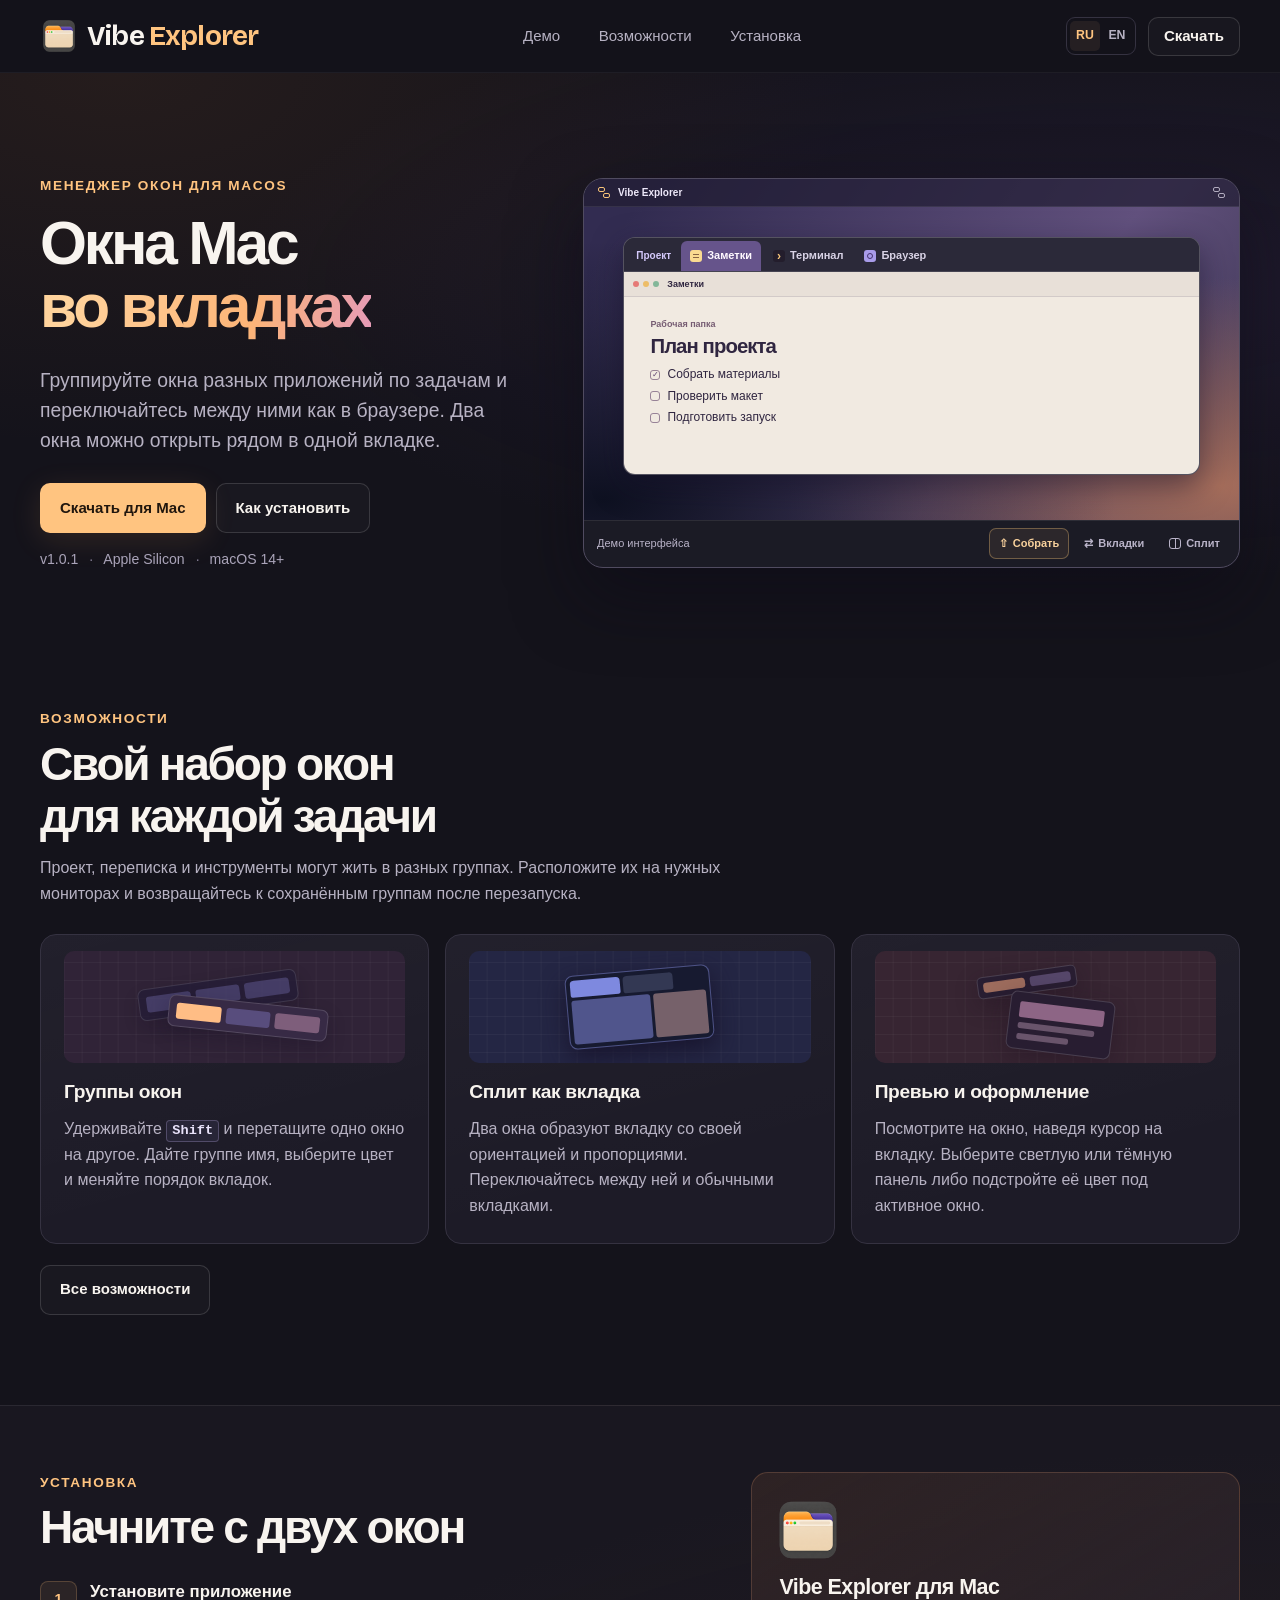
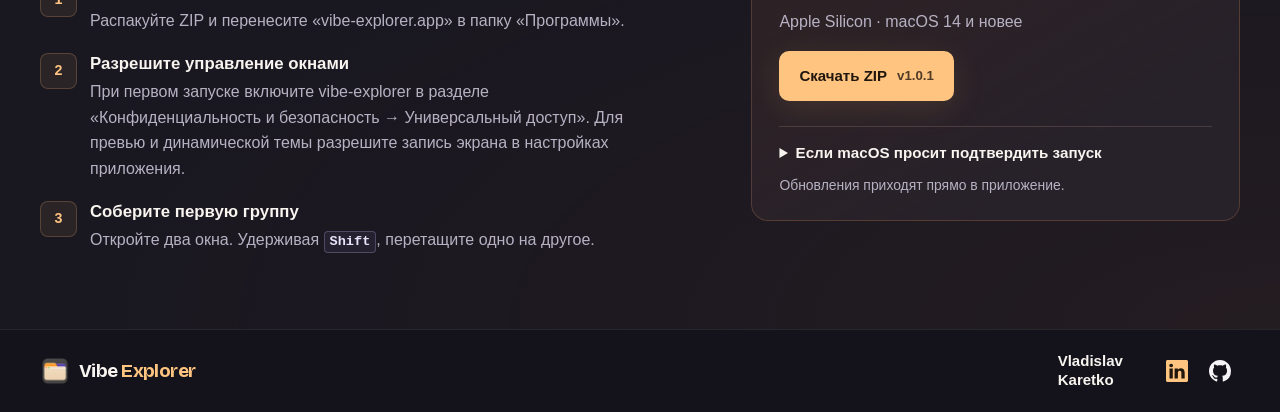
==== commit b7bdeea2: "Add English pages and a language switcher" ====
--- a/index.html
+++ b/index.html
@@ -12,11 +12,15 @@
     <meta property="og:image" content="https://vladislav4er.github.io/vibe-explorer-releases/assets/vibe-explorer.png">
     <title>Vibe Explorer — окна Mac во вкладках</title>
     <link rel="canonical" href="https://vladislav4er.github.io/vibe-explorer-releases/">
+    <link rel="alternate" hreflang="ru" href="https://vladislav4er.github.io/vibe-explorer-releases/">
+    <link rel="alternate" hreflang="en" href="https://vladislav4er.github.io/vibe-explorer-releases/en/">
+    <link rel="alternate" hreflang="x-default" href="https://vladislav4er.github.io/vibe-explorer-releases/">
     <link rel="icon" href="./assets/vibe-explorer.png" type="image/png">
-    <link rel="stylesheet" href="./styles.css?v=wordmark">
+    <link rel="stylesheet" href="./styles.css?v=language">
     <link rel="stylesheet" href="./demo.css">
     <script src="./downloads.js" defer></script>
-    <script src="./demo.js" defer></script>
+    <script src="./demo.js?v=language" defer></script>
+    <script src="./language.js" defer></script>
 </head>
 <body>
     <a class="skip-link" href="#main">Перейти к содержанию</a>
@@ -31,7 +35,13 @@
                 <a href="#features">Возможности</a>
                 <a href="#install">Установка</a>
             </nav>
-            <a class="action action-small" data-download href="https://github.com/Vladislav4er/vibe-explorer-releases/releases/download/v1.0.1/vibe-explorer-1.0.1-arm64.zip">Скачать</a>
+            <div class="header-actions">
+                <nav class="language-switch" aria-label="Язык сайта">
+                    <a href="./" hreflang="ru" lang="ru" aria-label="Русский" aria-current="page">RU</a>
+                    <a href="./en/" hreflang="en" lang="en" aria-label="English">EN</a>
+                </nav>
+                <a class="action action-small" data-download href="https://github.com/Vladislav4er/vibe-explorer-releases/releases/download/v1.0.1/vibe-explorer-1.0.1-arm64.zip">Скачать</a>
+            </div>
         </div>
     </header>
 
--- a/styles.css
+++ b/styles.css
@@ -45,6 +45,11 @@
 .navigation { display: flex; align-items: center; gap: clamp(20px, 3vw, 40px); }
 .navigation a, .site-footer a:not(.brand) { font-size: .94rem; color: var(--muted); text-decoration: none; transition: color .2s; }
 .navigation a:hover, .site-footer a:hover { color: var(--text); }
+.header-actions { display: flex; align-items: center; gap: 12px; }
+.language-switch { display: inline-flex; align-items: center; gap: 2px; padding: 3px; border: 1px solid var(--line); border-radius: 9px; }
+.language-switch a { display: grid; min-width: 30px; min-height: 30px; place-items: center; border-radius: 5px; color: var(--muted); font-size: .77rem; font-weight: 700; text-decoration: none; }
+.language-switch a:hover { color: var(--text); }
+.language-switch a[aria-current] { color: var(--warm); background: #ffc48014; }
 
 .action { display: inline-flex; justify-content: center; align-items: center; gap: 10px; min-height: 50px; padding: 12px 19px; border: 1px solid transparent; border-radius: 10px; font-size: .94rem; font-weight: 680; line-height: 1.25; white-space: nowrap; text-decoration: none; transition: background .18s, border-color .18s, transform .18s; }
 .action:hover { transform: translateY(-2px); }
@@ -151,12 +156,14 @@
     .feature-card { padding: 12px 14px 18px; }
     .feature-card p { font-size: .975rem; }
 }
+@media (max-width: 740px) {
+    .navigation { display: none; }
+}
 @media (max-width: 620px) {
     :root { scroll-padding-top: 75px; }
     .container { width: calc(100% - 36px); }
     .header-layout { min-height: 59px; }
     .header-layout .brand img { width: 33px; height: 33px; }
-    .navigation { display: none; }
     .hero { padding-block: 43px 38px; }
     .hero-layout { gap: 28px; }
     .hero-description { margin-top: 14px; }
@@ -169,6 +176,15 @@
     .install-layout { gap: 26px; }
     .install-card { padding: 18px 20px 20px; }
 }
+@media (max-width: 430px) {
+    .header-layout { gap: 6px; }
+    .header-layout .brand { gap: 5px; font-size: 1.14rem; }
+    .header-layout .brand img { width: 28px; height: 28px; }
+    .header-actions { gap: 6px; }
+    .language-switch { gap: 1px; padding: 2px; }
+    .language-switch a { min-width: 24px; font-size: .7rem; }
+    .header-actions .action { padding-inline: 7px; font-size: .81rem; }
+}
 @media (max-width: 370px) {
     .container { width: calc(100% - 28px); }
     .hero-actions { gap: 7px; }
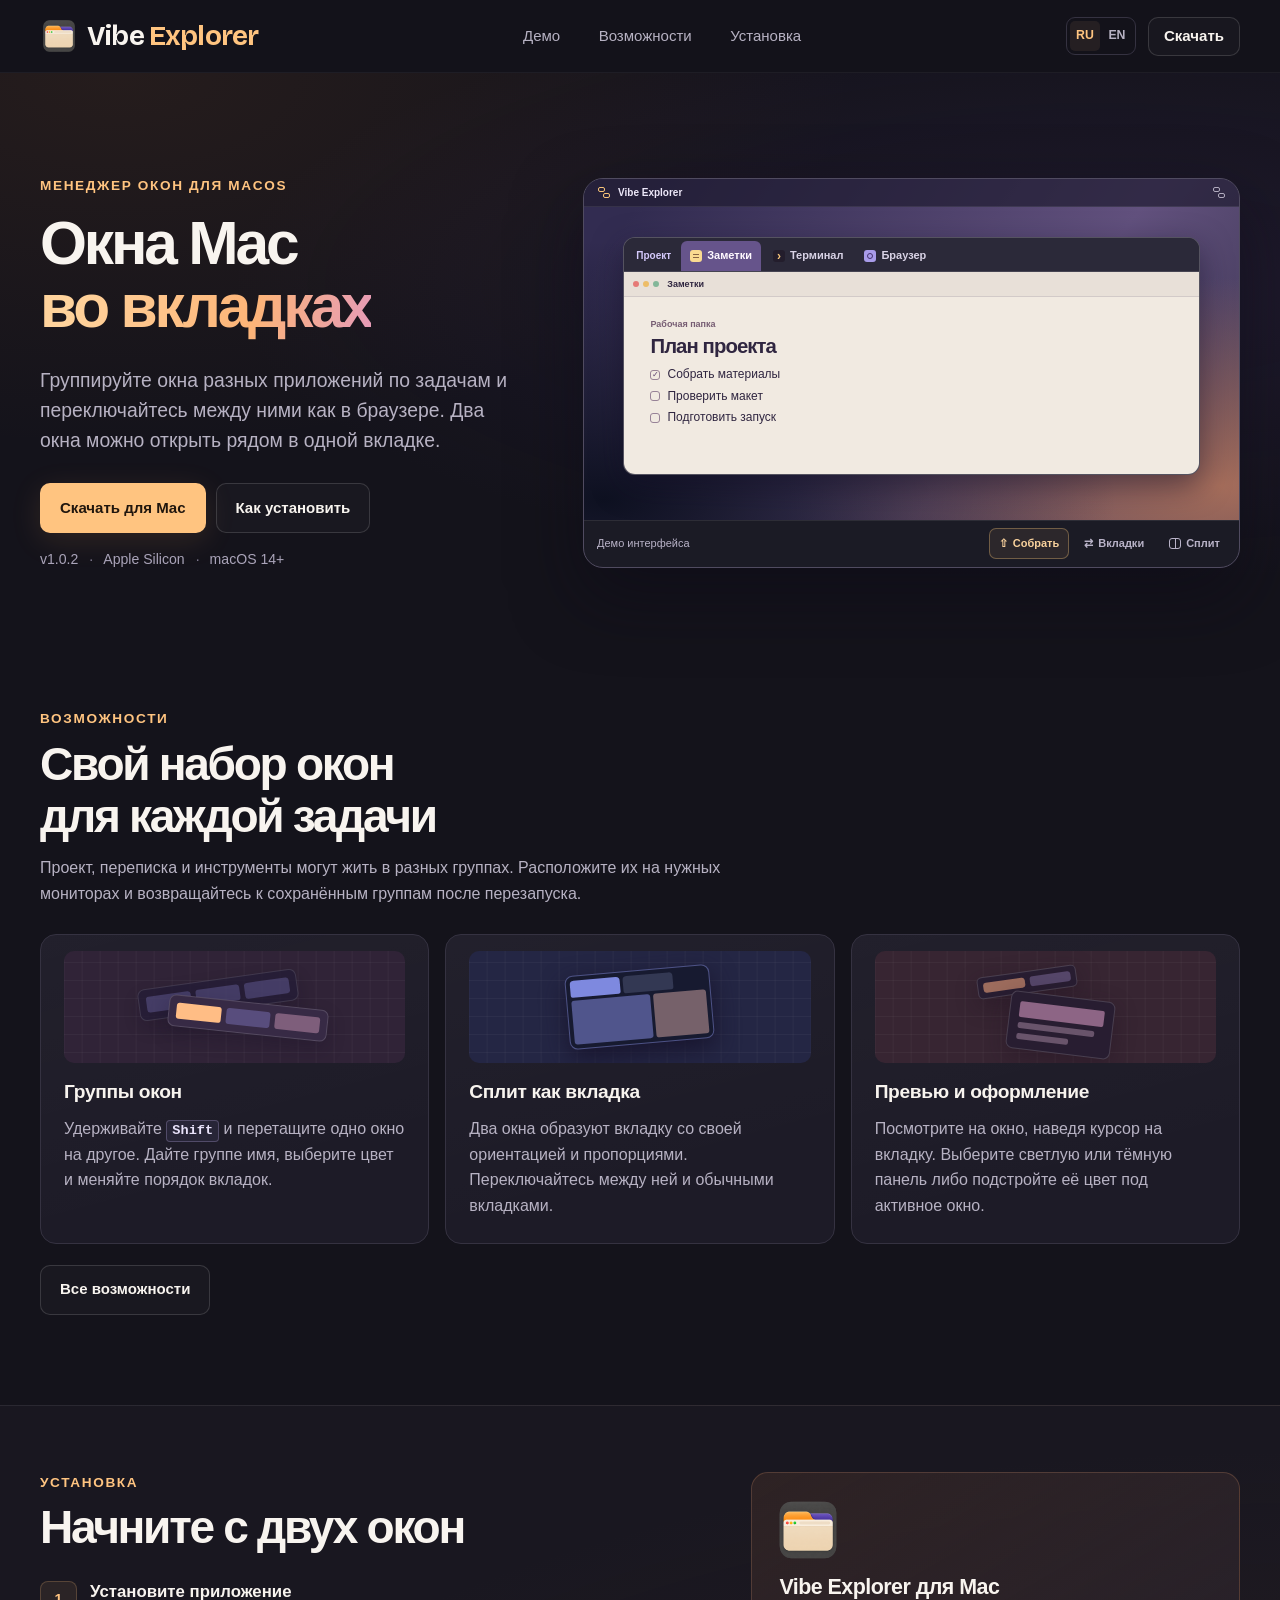
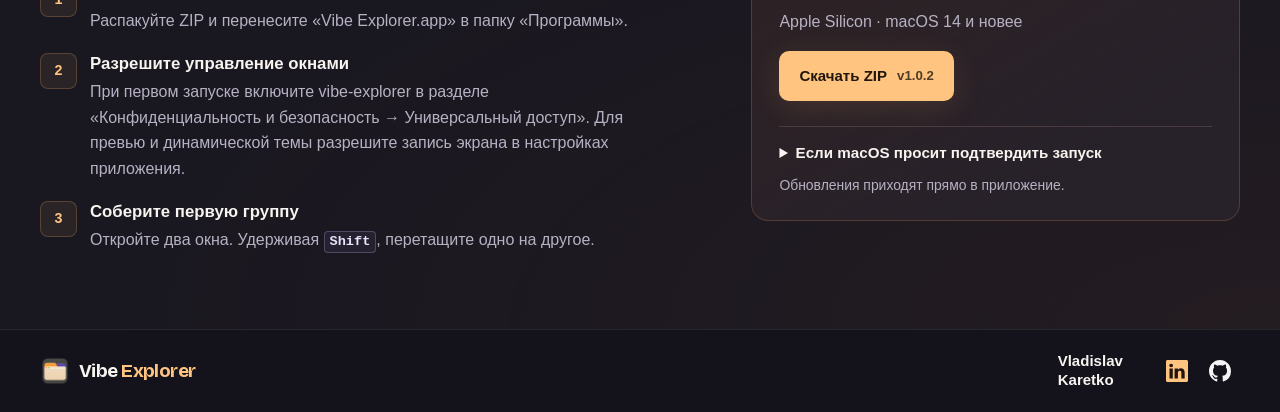
==== commit 34c5c538: "Point installation pages and update demos to Vibe Explorer 1.0.2" ====
--- a/index.html
+++ b/index.html
@@ -40,7 +40,7 @@
                     <a href="./" hreflang="ru" lang="ru" aria-label="Русский" aria-current="page">RU</a>
                     <a href="./en/" hreflang="en" lang="en" aria-label="English">EN</a>
                 </nav>
-                <a class="action action-small" data-download href="https://github.com/Vladislav4er/vibe-explorer-releases/releases/download/v1.0.1/vibe-explorer-1.0.1-arm64.zip">Скачать</a>
+                <a class="action action-small" data-download href="https://github.com/Vladislav4er/vibe-explorer-releases/releases/download/v1.0.2/vibe-explorer-1.0.2-arm64.zip">Скачать</a>
             </div>
         </div>
     </header>
@@ -53,10 +53,10 @@
                     <h1 id="hero-title">Окна Mac<br><span>во вкладках</span></h1>
                     <p class="hero-description">Группируйте окна разных приложений по задачам и переключайтесь между ними как в браузере. Два окна можно открыть рядом в одной вкладке.</p>
                     <div class="hero-actions">
-                        <a class="action action-primary" data-download href="https://github.com/Vladislav4er/vibe-explorer-releases/releases/download/v1.0.1/vibe-explorer-1.0.1-arm64.zip">Скачать для Mac</a>
+                        <a class="action action-primary" data-download href="https://github.com/Vladislav4er/vibe-explorer-releases/releases/download/v1.0.2/vibe-explorer-1.0.2-arm64.zip">Скачать для Mac</a>
                         <a class="action action-secondary" href="#install">Как установить</a>
                     </div>
-                    <p class="requirements"><span data-version>v1.0.1</span><span>Apple Silicon</span><span>macOS 14+</span></p>
+                    <p class="requirements"><span data-version>v1.0.2</span><span>Apple Silicon</span><span>macOS 14+</span></p>
                 </div>
                 <div class="hero-demo" id="demo">
                     <div class="vibe-demo" data-vibe-demo data-phase="ready" data-view="notes" data-paired="false" data-mode="group" role="group" aria-label="Демонстрация Vibe Explorer">
@@ -198,7 +198,7 @@
                     <p class="eyebrow">Установка</p>
                     <h2 id="install-title">Начните с двух окон</h2>
                     <ol class="steps" role="list">
-                        <li><div><h3>Установите приложение</h3><p>Распакуйте ZIP и перенесите «vibe-explorer.app» в папку «Программы».</p></div></li>
+                        <li><div><h3>Установите приложение</h3><p>Распакуйте ZIP и перенесите «Vibe Explorer.app» в папку «Программы».</p></div></li>
                         <li><div><h3>Разрешите управление окнами</h3><p>При первом запуске включите vibe-explorer в разделе «Конфиденциальность и безопасность → Универсальный доступ». Для превью и динамической темы разрешите запись экрана в настройках приложения.</p></div></li>
                         <li><div><h3>Соберите первую группу</h3><p>Откройте два окна. Удерживая <kbd>Shift</kbd>, перетащите одно на другое.</p></div></li>
                     </ol>
@@ -207,7 +207,7 @@
                     <img class="install-icon" src="./assets/vibe-explorer.png" width="68" height="68" alt="" loading="lazy">
                     <h3>Vibe Explorer для Mac</h3>
                     <p>Apple Silicon · macOS 14 и новее</p>
-                    <a class="action action-primary" data-download href="https://github.com/Vladislav4er/vibe-explorer-releases/releases/download/v1.0.1/vibe-explorer-1.0.1-arm64.zip">Скачать ZIP <span data-version>v1.0.1</span></a>
+                    <a class="action action-primary" data-download href="https://github.com/Vladislav4er/vibe-explorer-releases/releases/download/v1.0.2/vibe-explorer-1.0.2-arm64.zip">Скачать ZIP <span data-version>v1.0.2</span></a>
                     <details>
                         <summary>Если macOS просит подтвердить запуск</summary>
                         <p>Сборка подписана локальным сертификатом. Если macOS остановит первый запуск, для доверенной сборки можно выбрать «Открыть всё равно» в разделе «Конфиденциальность и безопасность». <a href="https://support.apple.com/ru-ru/102445">Инструкция Apple</a>.</p>
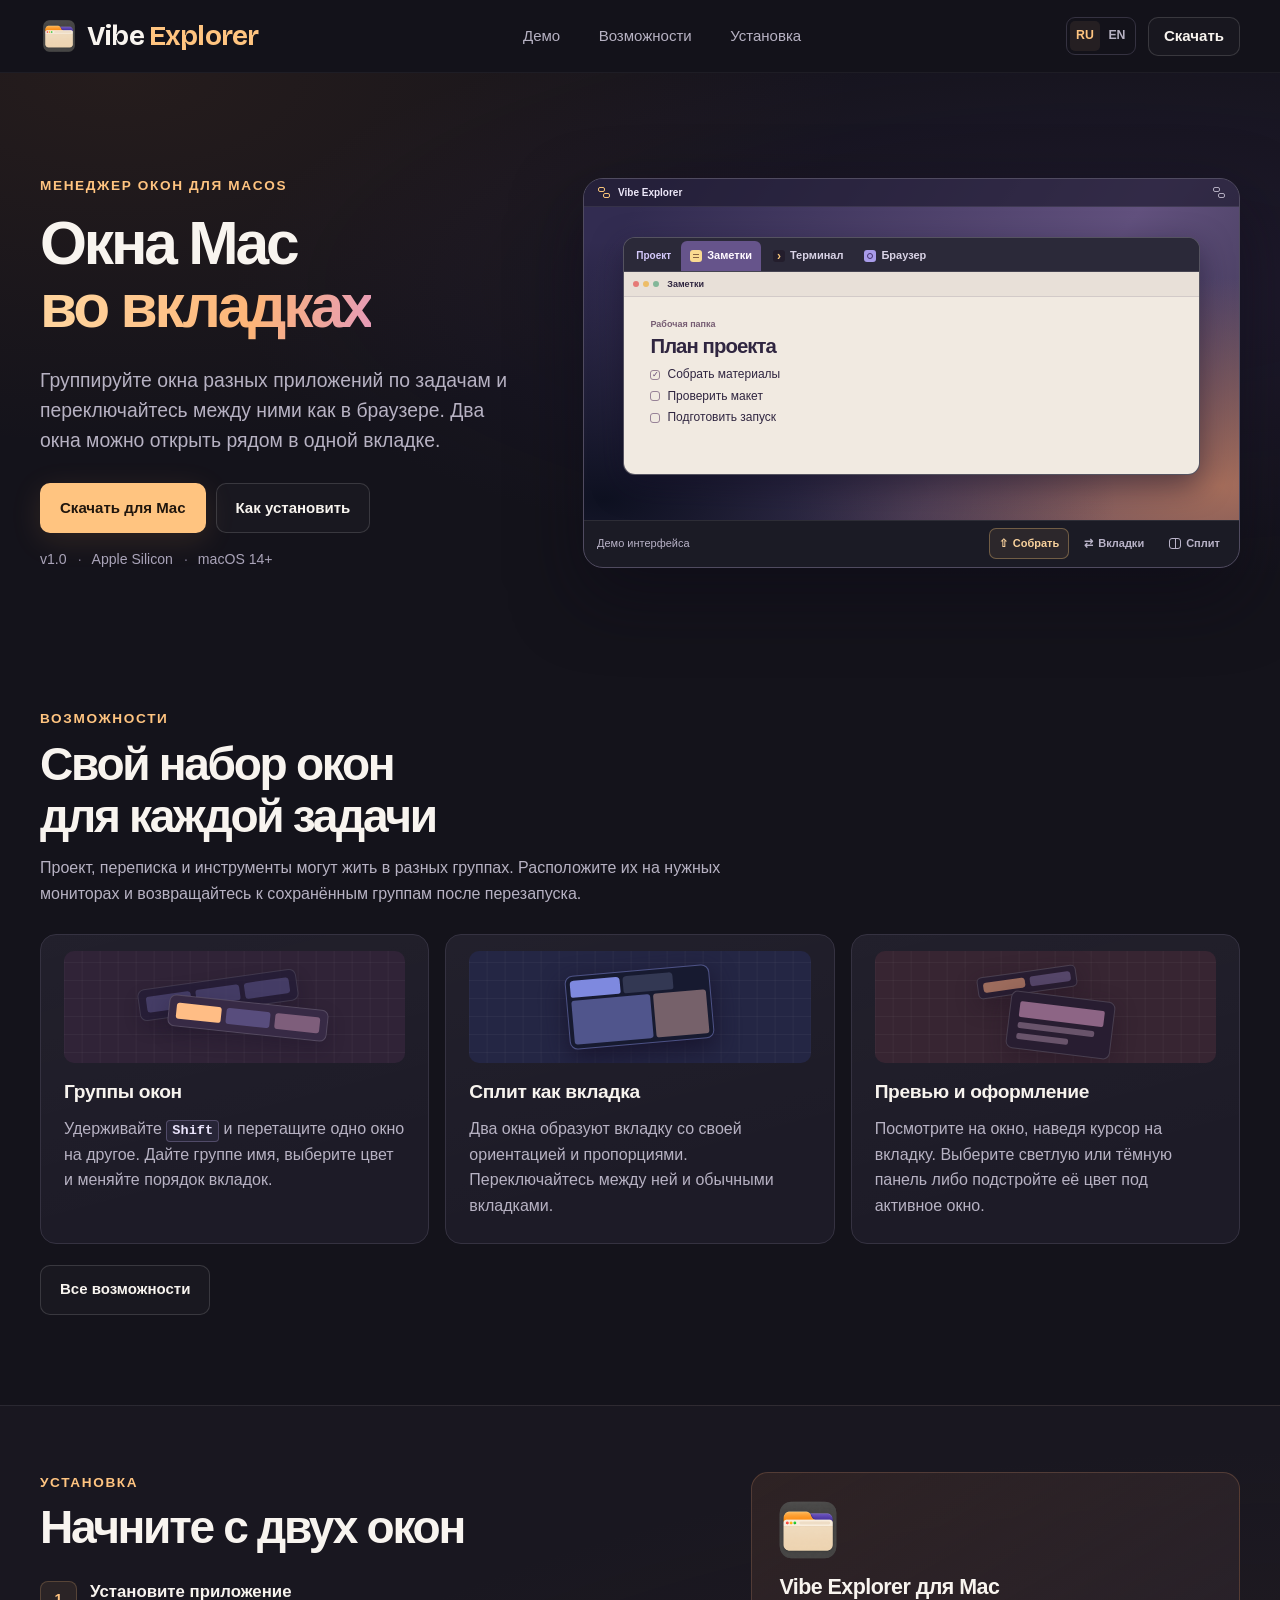
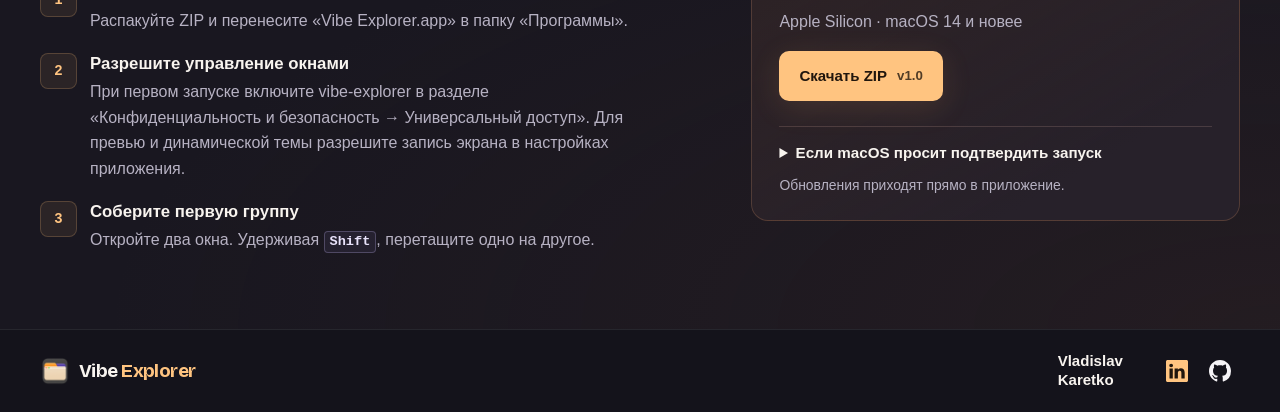
==== commit 563b7839: "Point Vibe Explorer downloads to the 1.0 release" ====
--- a/index.html
+++ b/index.html
@@ -18,7 +18,7 @@
     <link rel="icon" href="./assets/vibe-explorer.png" type="image/png">
     <link rel="stylesheet" href="./styles.css?v=language">
     <link rel="stylesheet" href="./demo.css">
-    <script src="./downloads.js" defer></script>
+    <script src="./downloads.js?v=1.0" defer></script>
     <script src="./demo.js?v=language" defer></script>
     <script src="./language.js" defer></script>
 </head>
@@ -40,7 +40,7 @@
                     <a href="./" hreflang="ru" lang="ru" aria-label="Русский" aria-current="page">RU</a>
                     <a href="./en/" hreflang="en" lang="en" aria-label="English">EN</a>
                 </nav>
-                <a class="action action-small" data-download href="https://github.com/Vladislav4er/vibe-explorer-releases/releases/download/v1.0.2/vibe-explorer-1.0.2-arm64.zip">Скачать</a>
+                <a class="action action-small" data-download href="https://github.com/Vladislav4er/vibe-explorer-releases/releases/download/v1.0/vibe-explorer-1.0-arm64.zip">Скачать</a>
             </div>
         </div>
     </header>
@@ -53,10 +53,10 @@
                     <h1 id="hero-title">Окна Mac<br><span>во вкладках</span></h1>
                     <p class="hero-description">Группируйте окна разных приложений по задачам и переключайтесь между ними как в браузере. Два окна можно открыть рядом в одной вкладке.</p>
                     <div class="hero-actions">
-                        <a class="action action-primary" data-download href="https://github.com/Vladislav4er/vibe-explorer-releases/releases/download/v1.0.2/vibe-explorer-1.0.2-arm64.zip">Скачать для Mac</a>
+                        <a class="action action-primary" data-download href="https://github.com/Vladislav4er/vibe-explorer-releases/releases/download/v1.0/vibe-explorer-1.0-arm64.zip">Скачать для Mac</a>
                         <a class="action action-secondary" href="#install">Как установить</a>
                     </div>
-                    <p class="requirements"><span data-version>v1.0.2</span><span>Apple Silicon</span><span>macOS 14+</span></p>
+                    <p class="requirements"><span data-version>v1.0</span><span>Apple Silicon</span><span>macOS 14+</span></p>
                 </div>
                 <div class="hero-demo" id="demo">
                     <div class="vibe-demo" data-vibe-demo data-phase="ready" data-view="notes" data-paired="false" data-mode="group" role="group" aria-label="Демонстрация Vibe Explorer">
@@ -207,7 +207,7 @@
                     <img class="install-icon" src="./assets/vibe-explorer.png" width="68" height="68" alt="" loading="lazy">
                     <h3>Vibe Explorer для Mac</h3>
                     <p>Apple Silicon · macOS 14 и новее</p>
-                    <a class="action action-primary" data-download href="https://github.com/Vladislav4er/vibe-explorer-releases/releases/download/v1.0.2/vibe-explorer-1.0.2-arm64.zip">Скачать ZIP <span data-version>v1.0.2</span></a>
+                    <a class="action action-primary" data-download href="https://github.com/Vladislav4er/vibe-explorer-releases/releases/download/v1.0/vibe-explorer-1.0-arm64.zip">Скачать ZIP <span data-version>v1.0</span></a>
                     <details>
                         <summary>Если macOS просит подтвердить запуск</summary>
                         <p>Сборка подписана локальным сертификатом. Если macOS остановит первый запуск, для доверенной сборки можно выбрать «Открыть всё равно» в разделе «Конфиденциальность и безопасность». <a href="https://support.apple.com/ru-ru/102445">Инструкция Apple</a>.</p>
